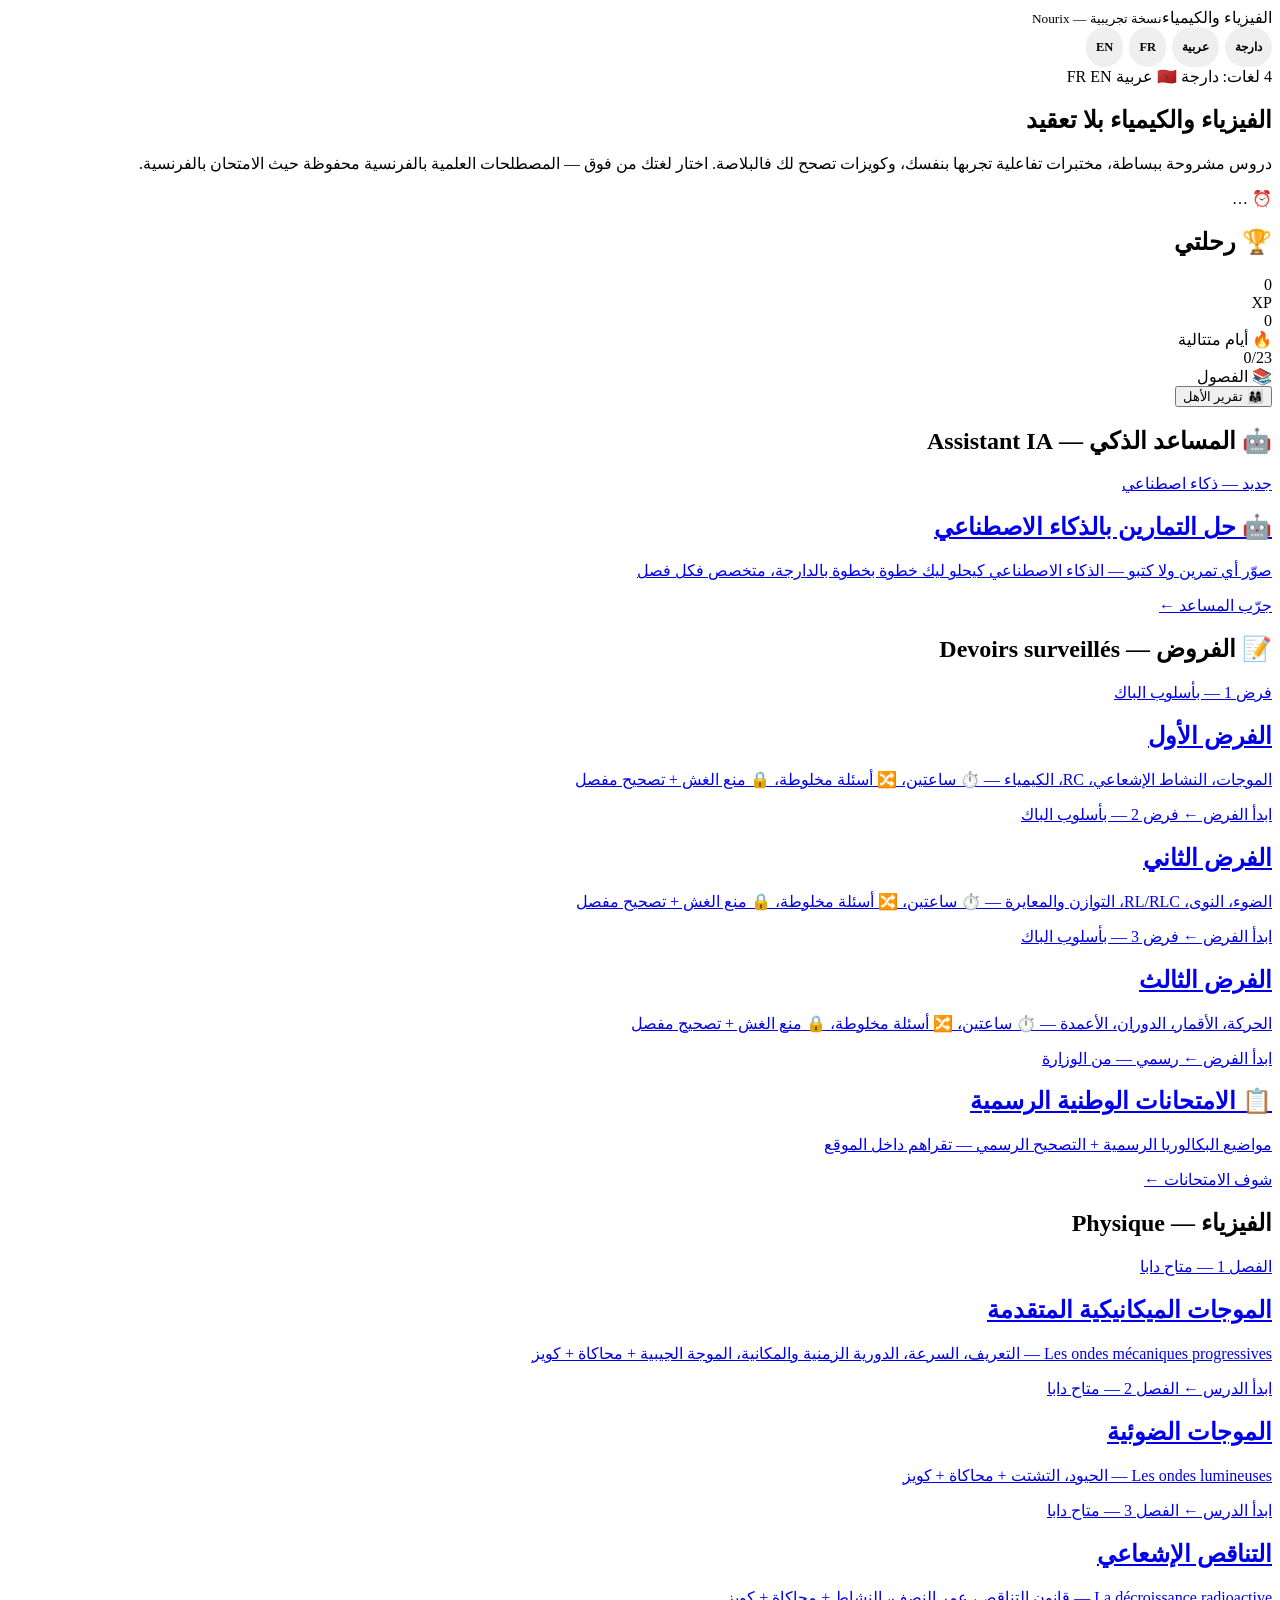
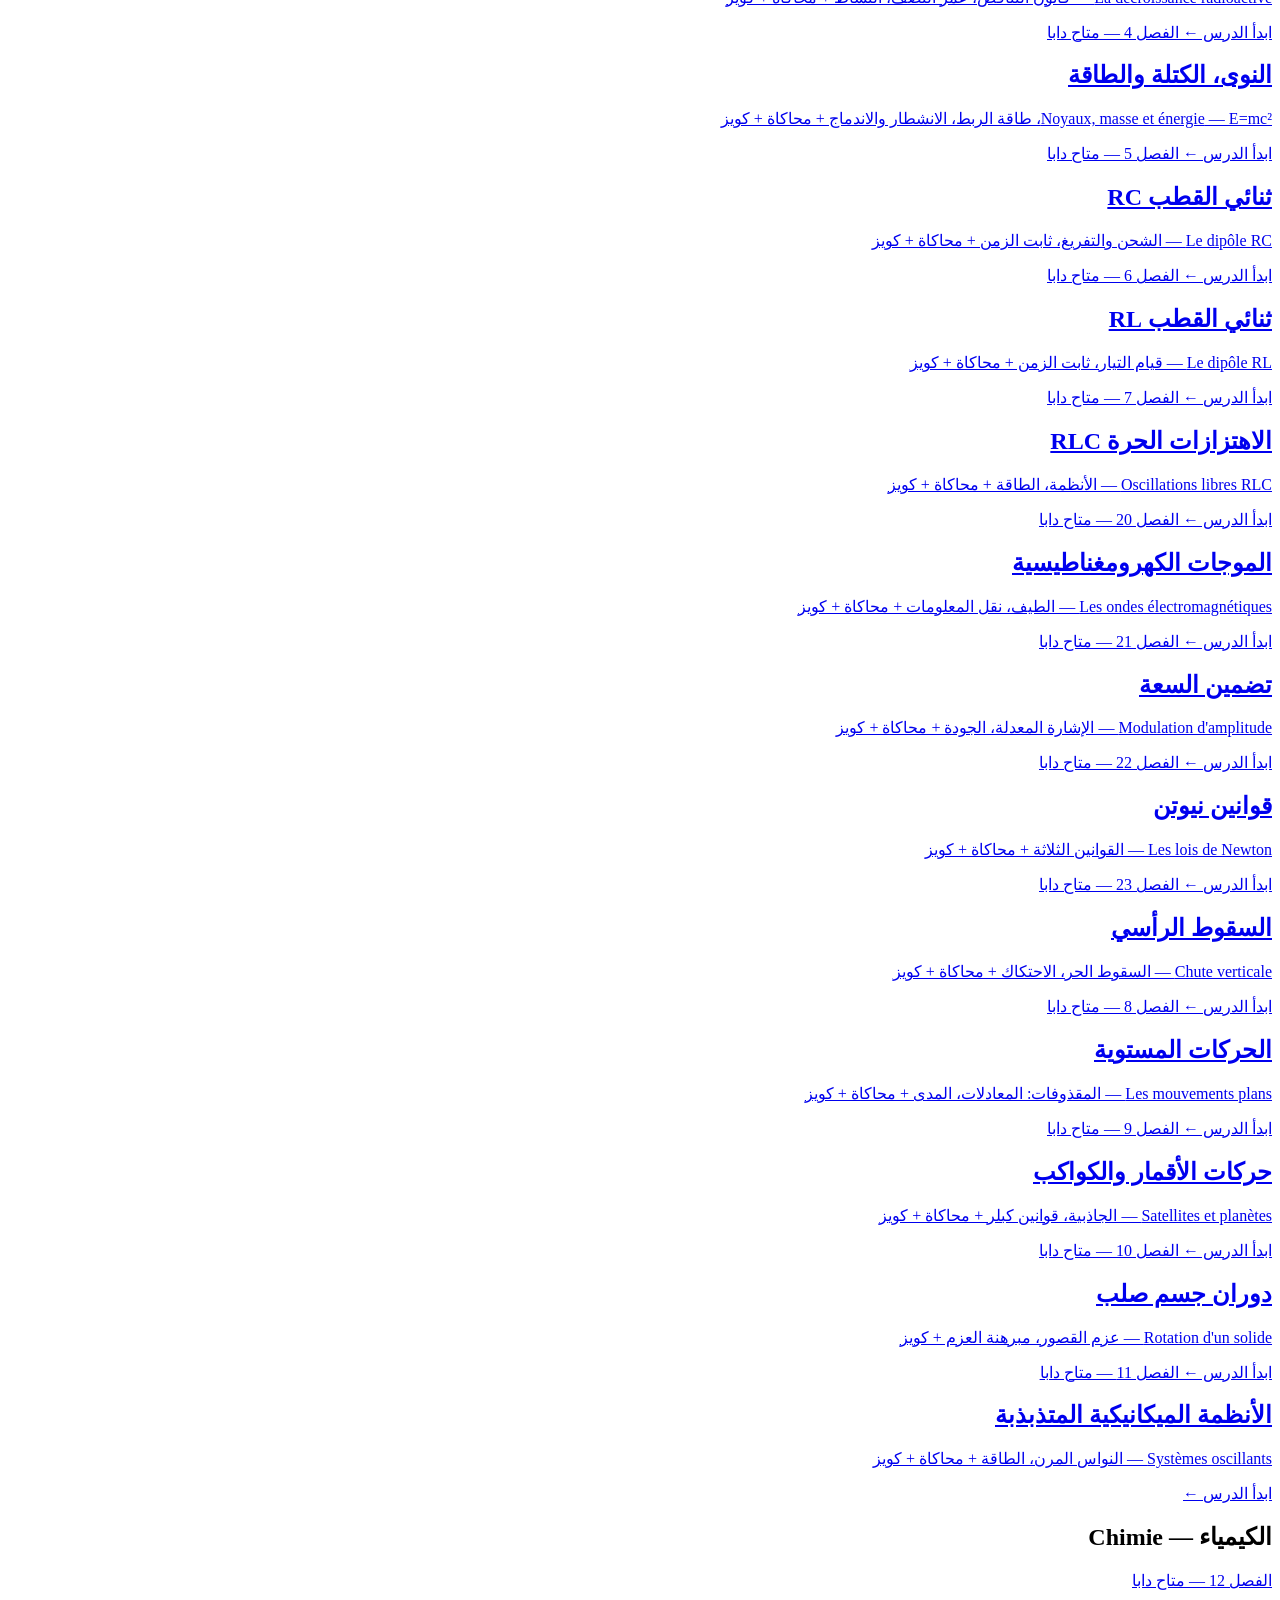
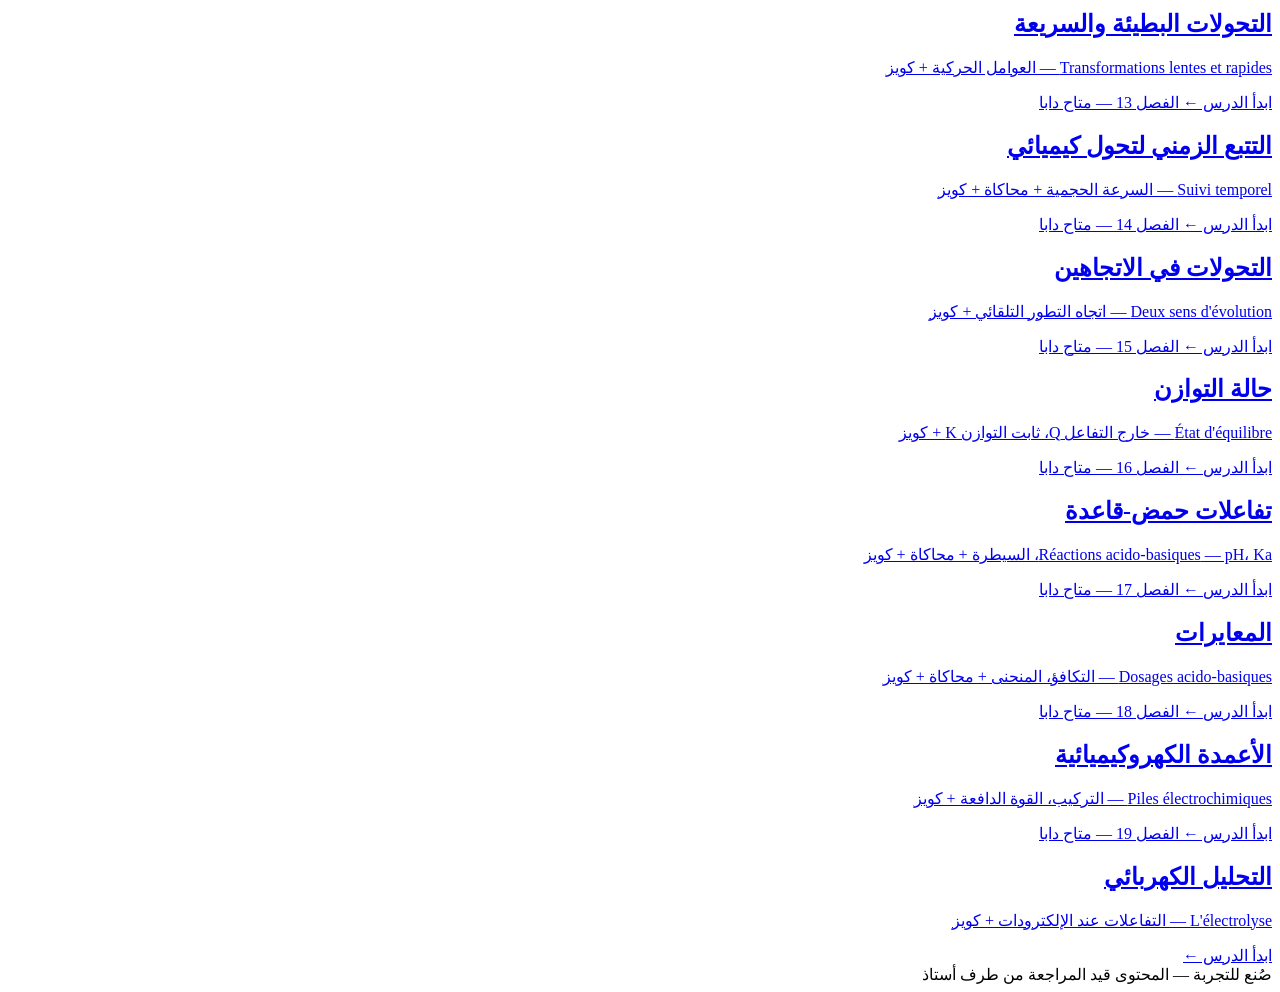
==== index.html @ c808e391 "Add index.html" ====
<!DOCTYPE html>
<html dir="rtl" lang="ar">
<head>
<meta charset="UTF-8">
<meta name="viewport" content="width=device-width, initial-scale=1.0, viewport-fit=cover">
<title>الفيزياء والكيمياء — Nourix</title>
<link rel="stylesheet" href="styles.css">
</head>
<body>
<header class="topbar">
  <div class="wrap topbar-row">
    <div class="brand">الفيزياء والكيمياء<small>نسخة تجريبية — Nourix</small></div>
    <nav class="lang-switch" id="langSwitch" aria-label="اللغة">
      <button data-l="darija">دارجة</button><button data-l="ar">عربية</button><button data-l="fr">FR</button><button data-l="en">EN</button>
    </nav>
  </div>
</header>
<style>

.lang-switch{display:flex;gap:6px;margin-inline-start:auto}
.lang-switch button{border:1px solid var(--border);border-radius:999px;padding:8px 10px;font-weight:700;font-size:.78rem;cursor:pointer;color:var(--muted);font-family:inherit;min-height:40px}

</style>
<script>
(function(){var nav=document.getElementById('langSwitch');var map={darija:'index.html',ar:'index-ar.html',fr:'index-fr.html',en:'index-en.html'};var m=location.pathname.match(/index(-ar|-fr|-en)?\.html$/);var cur=m?(m[1]?m[1].slice(1):'darija'):'darija';nav.querySelectorAll('button').forEach(function(b){var l=b.getAttribute('data-l');if(l===cur)b.classList.add('active');b.addEventListener('click',function(){try{localStorage.setItem('edtech-lang',l);}catch(e){}if(l!==cur)location.href=map[l];});});})();
</script>

<main class="wrap">
  <section class="hero">
    <span class="badge">4 لغات: دارجة 🇲🇦 عربية FR EN</span>
    <h1>الفيزياء والكيمياء بلا تعقيد</h1>
    <p>دروس مشروحة ببساطة، مختبرات تفاعلية تجربها بنفسك، وكويزات تصحح لك فالبلاصة. اختار لغتك من فوق — المصطلحات العلمية بالفرنسية محفوظة حيث الامتحان بالفرنسية.</p>
  </section>

  <section id="g-dash">
    <div class="g-countdown"><span id="g-countdown">⏰ …</span><span class="g-countdown-note" id="g-countdown-note"></span></div>
    <h2 class="section-title" id="g-journey-title">🏆 رحلتي</h2>
    <div class="g-grid">
      <div class="g-card"><div class="g-num" id="g-xp">0</div><div class="g-lbl">XP</div><div class="xpbar"><i id="g-xpfill"></i></div><div class="g-sub" id="g-level"></div></div>
      <div class="g-card"><div class="g-num" id="g-streak">0</div><div class="g-lbl">🔥 أيام متتالية</div></div>
      <div class="g-card"><div class="g-num" id="g-prog">0/23</div><div class="g-lbl">📚 الفصول</div><div class="xpbar"><i id="g-progfill"></i></div></div>
    </div>
    <div class="g-card tall" id="g-challenge"></div>
    <div class="g-card tall" id="g-planner"></div>
    <div class="g-card tall" id="g-leader"></div>
    <button class="btn" id="g-parent" type="button">👨‍👩‍👧 تقرير الأهل</button>
  </section>
  <div id="g-modal" role="dialog" aria-modal="true"></div>
  <div id="g-toast" role="status"></div>
  <script src="gamify.js"></script>


  <section>
    <h2 class="section-title">🤖 المساعد الذكي — <span class="fr">Assistant IA</span></h2>
    <div class="grid">
      <a class="card" href="solver.html">
        <span class="tag">جديد — ذكاء اصطناعي</span>
        <h2>🤖 حل التمارين بالذكاء الاصطناعي</h2>
        <p>صوّر أي تمرين ولا كتبو — الذكاء الاصطناعي كيحلو ليك خطوة بخطوة بالدارجة، متخصص فكل فصل</p>
        <span class="go">جرّب المساعد ←</span>
      </a>
    </div>
  </section>

  <section>
    <h2 class="section-title">📝 الفروض — <span class="fr">Devoirs surveillés</span></h2>
    <div class="grid">
      <a class="card" href="examen1.html">
        <span class="tag">فرض 1 — بأسلوب الباك</span>
        <h2>الفرض الأول</h2>
        <p>الموجات، النشاط الإشعاعي، RC، الكيمياء — ⏱️ ساعتين، 🔀 أسئلة مخلوطة، 🔒 منع الغش + تصحيح مفصل</p>
        <span class="go">ابدأ الفرض ←</span>
      </a>
      <a class="card" href="examen2.html">
        <span class="tag">فرض 2 — بأسلوب الباك</span>
        <h2>الفرض الثاني</h2>
        <p>الضوء، النوى، RL/RLC، التوازن والمعايرة — ⏱️ ساعتين، 🔀 أسئلة مخلوطة، 🔒 منع الغش + تصحيح مفصل</p>
        <span class="go">ابدأ الفرض ←</span>
      </a>
      <a class="card" href="examen3.html">
        <span class="tag">فرض 3 — بأسلوب الباك</span>
        <h2>الفرض الثالث</h2>
        <p>الحركة، الأقمار، الدوران، الأعمدة — ⏱️ ساعتين، 🔀 أسئلة مخلوطة، 🔒 منع الغش + تصحيح مفصل</p>
        <span class="go">ابدأ الفرض ←</span>
      </a>
      <a class="card" href="examens-officiels.html">
        <span class="tag">رسمي — من الوزارة</span>
        <h2>📋 الامتحانات الوطنية الرسمية</h2>
        <p>مواضيع البكالوريا الرسمية + التصحيح الرسمي — تقراهم داخل الموقع</p>
        <span class="go">شوف الامتحانات ←</span>
      </a>
    </div>
  </section>

  <section>
    <h2 class="section-title">الفيزياء — <span class="fr">Physique</span></h2>
    <div class="grid">
      <a class="card" href="chapitre1.html">
        <span class="tag">الفصل 1 — متاح دابا</span>
        <h2>الموجات الميكانيكية المتقدمة</h2>
        <p><span class="fr">Les ondes mécaniques progressives</span> — التعريف، السرعة، الدورية الزمنية والمكانية، الموجة الجيبية + محاكاة + كويز</p>
        <span class="go">ابدأ الدرس ←</span>
      </a>
      <a class="card" href="chapitre2.html">
        <span class="tag">الفصل 2 — متاح دابا</span>
        <h2>الموجات الضوئية</h2>
        <p><span class="fr">Les ondes lumineuses</span> — الحيود، التشتت + محاكاة + كويز</p>
        <span class="go">ابدأ الدرس ←</span>
      </a>
      <a class="card" href="chapitre3.html">
        <span class="tag">الفصل 3 — متاح دابا</span>
        <h2>التناقص الإشعاعي</h2>
        <p><span class="fr">La décroissance radioactive</span> — قانون التناقص، عمر النصف، النشاط + محاكاة + كويز</p>
        <span class="go">ابدأ الدرس ←</span>
      </a>
      <a class="card" href="chapitre4.html">
        <span class="tag">الفصل 4 — متاح دابا</span>
        <h2>النوى، الكتلة والطاقة</h2>
        <p><span class="fr">Noyaux, masse et énergie</span> — E=mc²، طاقة الربط، الانشطار والاندماج + محاكاة + كويز</p>
        <span class="go">ابدأ الدرس ←</span>
      </a>
      <a class="card" href="chapitre5.html">
        <span class="tag">الفصل 5 — متاح دابا</span>
        <h2>ثنائي القطب RC</h2>
        <p><span class="fr">Le dipôle RC</span> — الشحن والتفريغ، ثابت الزمن + محاكاة + كويز</p>
        <span class="go">ابدأ الدرس ←</span>
      </a>
      <a class="card" href="chapitre6.html">
        <span class="tag">الفصل 6 — متاح دابا</span>
        <h2>ثنائي القطب RL</h2>
        <p><span class="fr">Le dipôle RL</span> — قيام التيار، ثابت الزمن + محاكاة + كويز</p>
        <span class="go">ابدأ الدرس ←</span>
      </a>
      <a class="card" href="chapitre7.html">
        <span class="tag">الفصل 7 — متاح دابا</span>
        <h2>الاهتزازات الحرة RLC</h2>
        <p><span class="fr">Oscillations libres RLC</span> — الأنظمة، الطاقة + محاكاة + كويز</p>
        <span class="go">ابدأ الدرس ←</span>
      </a>
      <a class="card" href="chapitre20.html">
        <span class="tag">الفصل 20 — متاح دابا</span>
        <h2>الموجات الكهرومغناطيسية</h2>
        <p><span class="fr">Les ondes électromagnétiques</span> — الطيف، نقل المعلومات + محاكاة + كويز</p>
        <span class="go">ابدأ الدرس ←</span>
      </a>
      <a class="card" href="chapitre21.html">
        <span class="tag">الفصل 21 — متاح دابا</span>
        <h2>تضمين السعة</h2>
        <p><span class="fr">Modulation d'amplitude</span> — الإشارة المعدلة، الجودة + محاكاة + كويز</p>
        <span class="go">ابدأ الدرس ←</span>
      </a>
      <a class="card" href="chapitre22.html">
        <span class="tag">الفصل 22 — متاح دابا</span>
        <h2>قوانين نيوتن</h2>
        <p><span class="fr">Les lois de Newton</span> — القوانين الثلاثة + محاكاة + كويز</p>
        <span class="go">ابدأ الدرس ←</span>
      </a>
      <a class="card" href="chapitre23.html">
        <span class="tag">الفصل 23 — متاح دابا</span>
        <h2>السقوط الرأسي</h2>
        <p><span class="fr">Chute verticale</span> — السقوط الحر، الاحتكاك + محاكاة + كويز</p>
        <span class="go">ابدأ الدرس ←</span>
      </a>
      <a class="card" href="chapitre8.html">
        <span class="tag">الفصل 8 — متاح دابا</span>
        <h2>الحركات المستوية</h2>
        <p><span class="fr">Les mouvements plans</span> — المقذوفات: المعادلات، المدى + محاكاة + كويز</p>
        <span class="go">ابدأ الدرس ←</span>
      </a>
      <a class="card" href="chapitre9.html">
        <span class="tag">الفصل 9 — متاح دابا</span>
        <h2>حركات الأقمار والكواكب</h2>
        <p><span class="fr">Satellites et planètes</span> — الجاذبية، قوانين كبلر + محاكاة + كويز</p>
        <span class="go">ابدأ الدرس ←</span>
      </a>
      <a class="card" href="chapitre10.html">
        <span class="tag">الفصل 10 — متاح دابا</span>
        <h2>دوران جسم صلب</h2>
        <p><span class="fr">Rotation d'un solide</span> — عزم القصور، مبرهنة العزم + كويز</p>
        <span class="go">ابدأ الدرس ←</span>
      </a>
      <a class="card" href="chapitre11.html">
        <span class="tag">الفصل 11 — متاح دابا</span>
        <h2>الأنظمة الميكانيكية المتذبذبة</h2>
        <p><span class="fr">Systèmes oscillants</span> — النواس المرن، الطاقة + محاكاة + كويز</p>
        <span class="go">ابدأ الدرس ←</span>
      </a>
    </div>
  </section>

  <section>
    <h2 class="section-title">الكيمياء — <span class="fr">Chimie</span></h2>
    <div class="grid">
      <a class="card" href="chapitre12.html">
        <span class="tag">الفصل 12 — متاح دابا</span>
        <h2>التحولات البطيئة والسريعة</h2>
        <p><span class="fr">Transformations lentes et rapides</span> — العوامل الحركية + كويز</p>
        <span class="go">ابدأ الدرس ←</span>
      </a>
      <a class="card" href="chapitre13.html">
        <span class="tag">الفصل 13 — متاح دابا</span>
        <h2>التتبع الزمني لتحول كيميائي</h2>
        <p><span class="fr">Suivi temporel</span> — السرعة الحجمية + محاكاة + كويز</p>
        <span class="go">ابدأ الدرس ←</span>
      </a>
      <a class="card" href="chapitre14.html">
        <span class="tag">الفصل 14 — متاح دابا</span>
        <h2>التحولات في الاتجاهين</h2>
        <p><span class="fr">Deux sens d'évolution</span> — اتجاه التطور التلقائي + كويز</p>
        <span class="go">ابدأ الدرس ←</span>
      </a>
      <a class="card" href="chapitre15.html">
        <span class="tag">الفصل 15 — متاح دابا</span>
        <h2>حالة التوازن</h2>
        <p><span class="fr">État d'équilibre</span> — خارج التفاعل Q، ثابت التوازن K + كويز</p>
        <span class="go">ابدأ الدرس ←</span>
      </a>
      <a class="card" href="chapitre16.html">
        <span class="tag">الفصل 16 — متاح دابا</span>
        <h2>تفاعلات حمض-قاعدة</h2>
        <p><span class="fr">Réactions acido-basiques</span> — pH، Ka، السيطرة + محاكاة + كويز</p>
        <span class="go">ابدأ الدرس ←</span>
      </a>
      <a class="card" href="chapitre17.html">
        <span class="tag">الفصل 17 — متاح دابا</span>
        <h2>المعايرات</h2>
        <p><span class="fr">Dosages acido-basiques</span> — التكافؤ، المنحنى + محاكاة + كويز</p>
        <span class="go">ابدأ الدرس ←</span>
      </a>
      <a class="card" href="chapitre18.html">
        <span class="tag">الفصل 18 — متاح دابا</span>
        <h2>الأعمدة الكهروكيميائية</h2>
        <p><span class="fr">Piles électrochimiques</span> — التركيب، القوة الدافعة + كويز</p>
        <span class="go">ابدأ الدرس ←</span>
      </a>
      <a class="card" href="chapitre19.html">
        <span class="tag">الفصل 19 — متاح دابا</span>
        <h2>التحليل الكهربائي</h2>
        <p><span class="fr">L'électrolyse</span> — التفاعلات عند الإلكترودات + كويز</p>
        <span class="go">ابدأ الدرس ←</span>
      </a>
    </div>
  </section>

  <footer class="site">صُنع للتجربة — المحتوى قيد المراجعة من طرف أستاذ</footer>
</main>
</body>
</html>
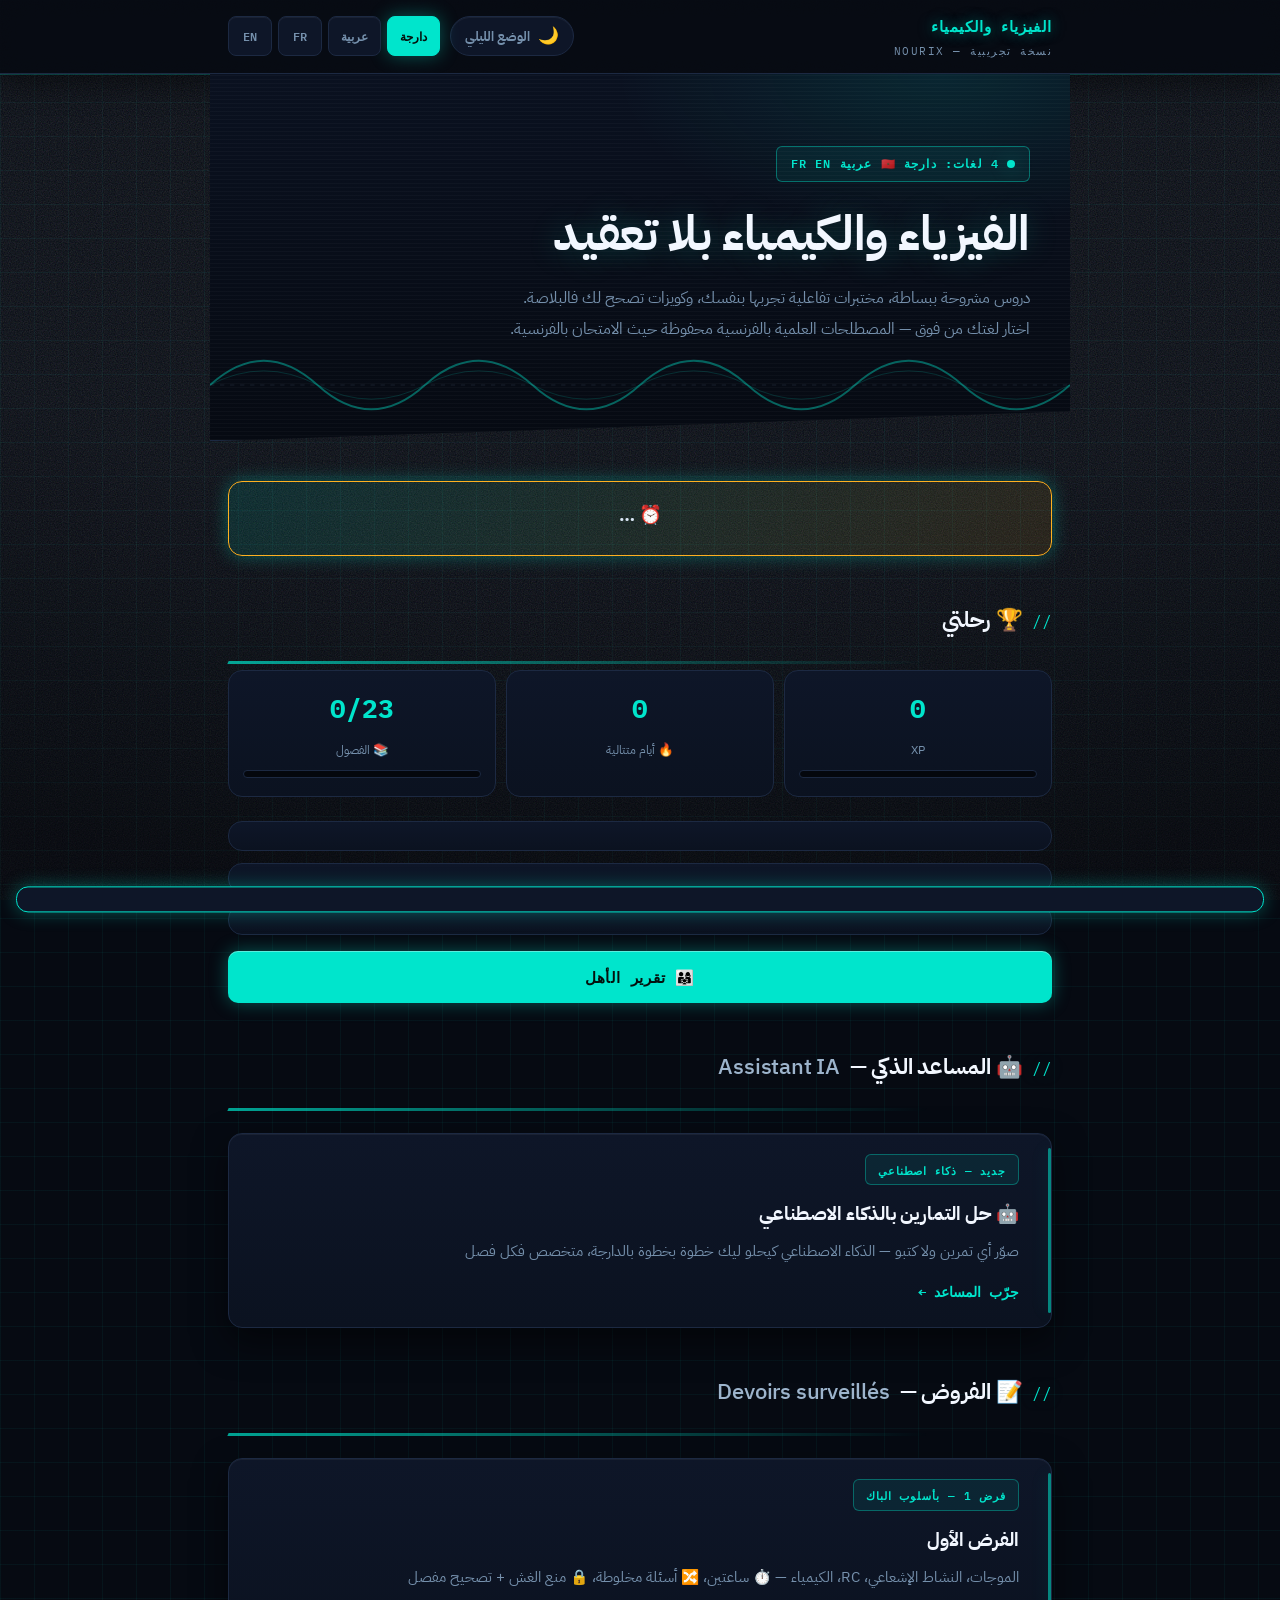
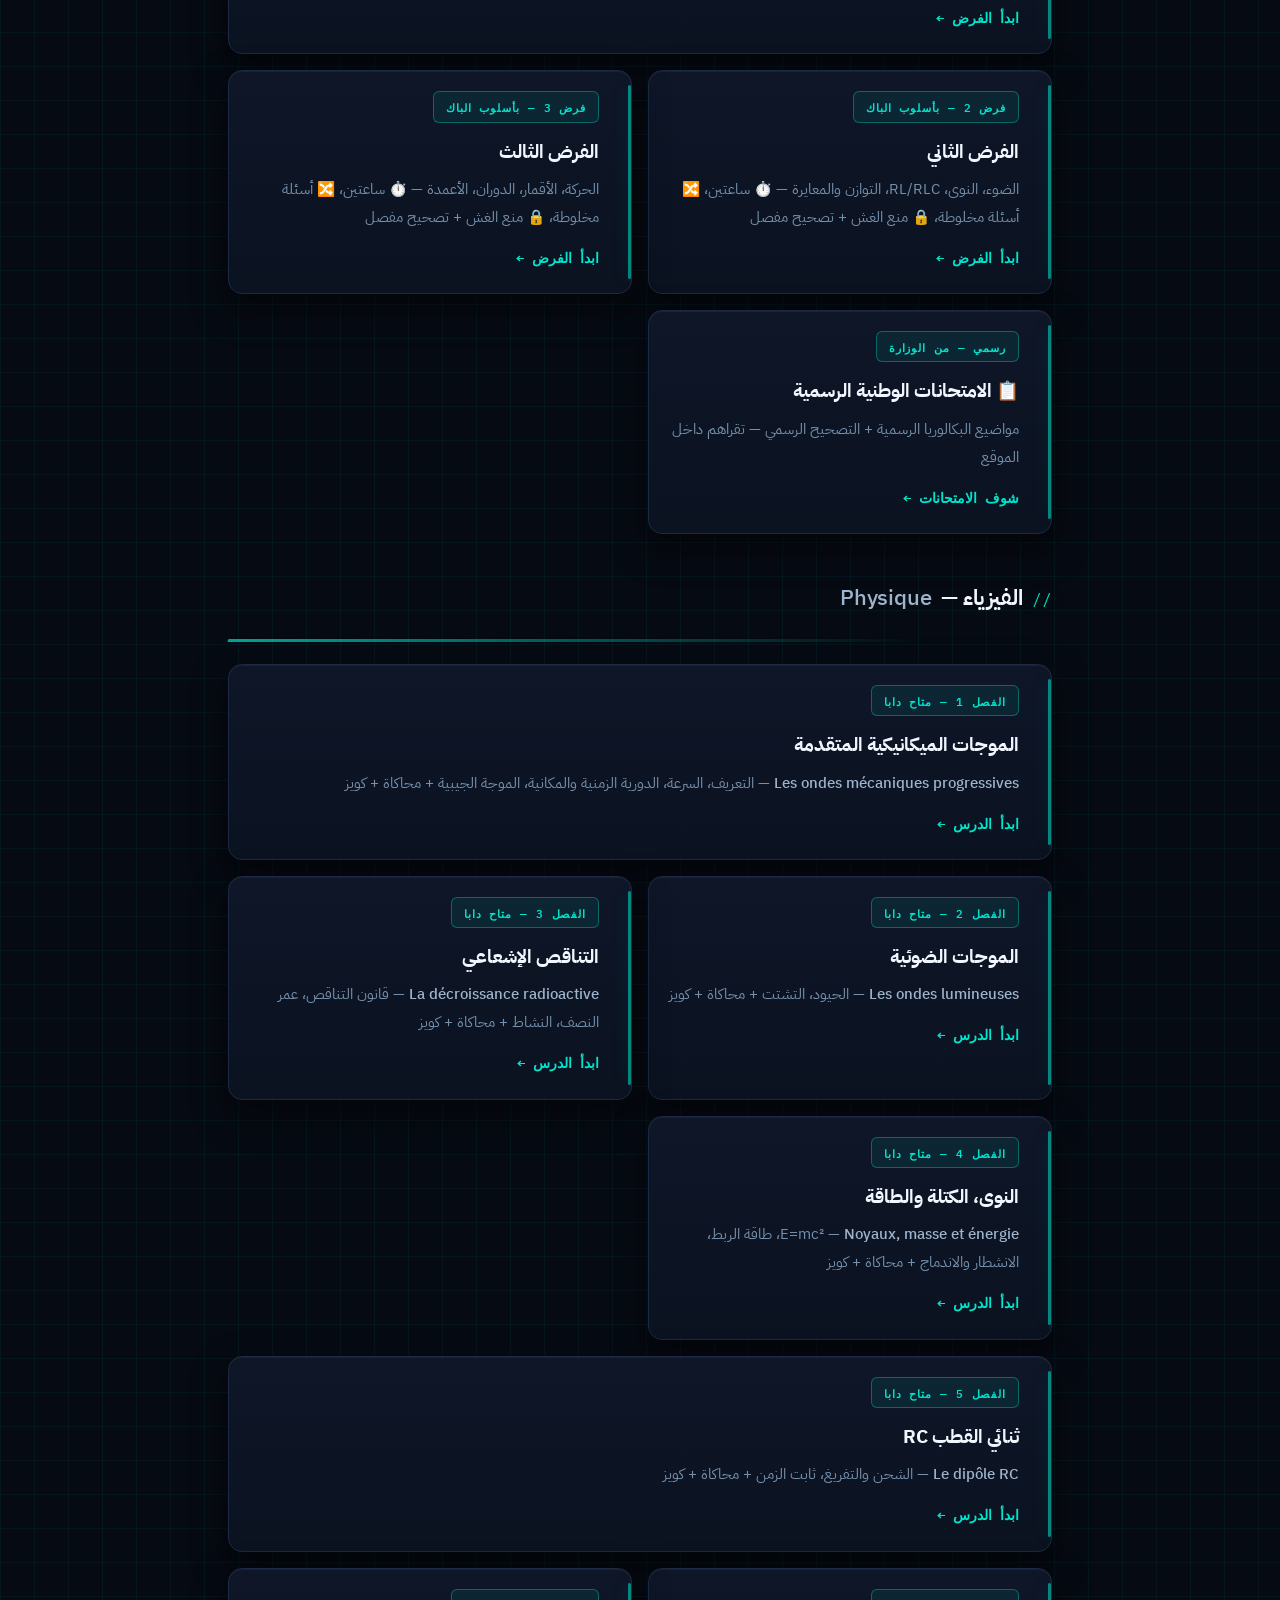
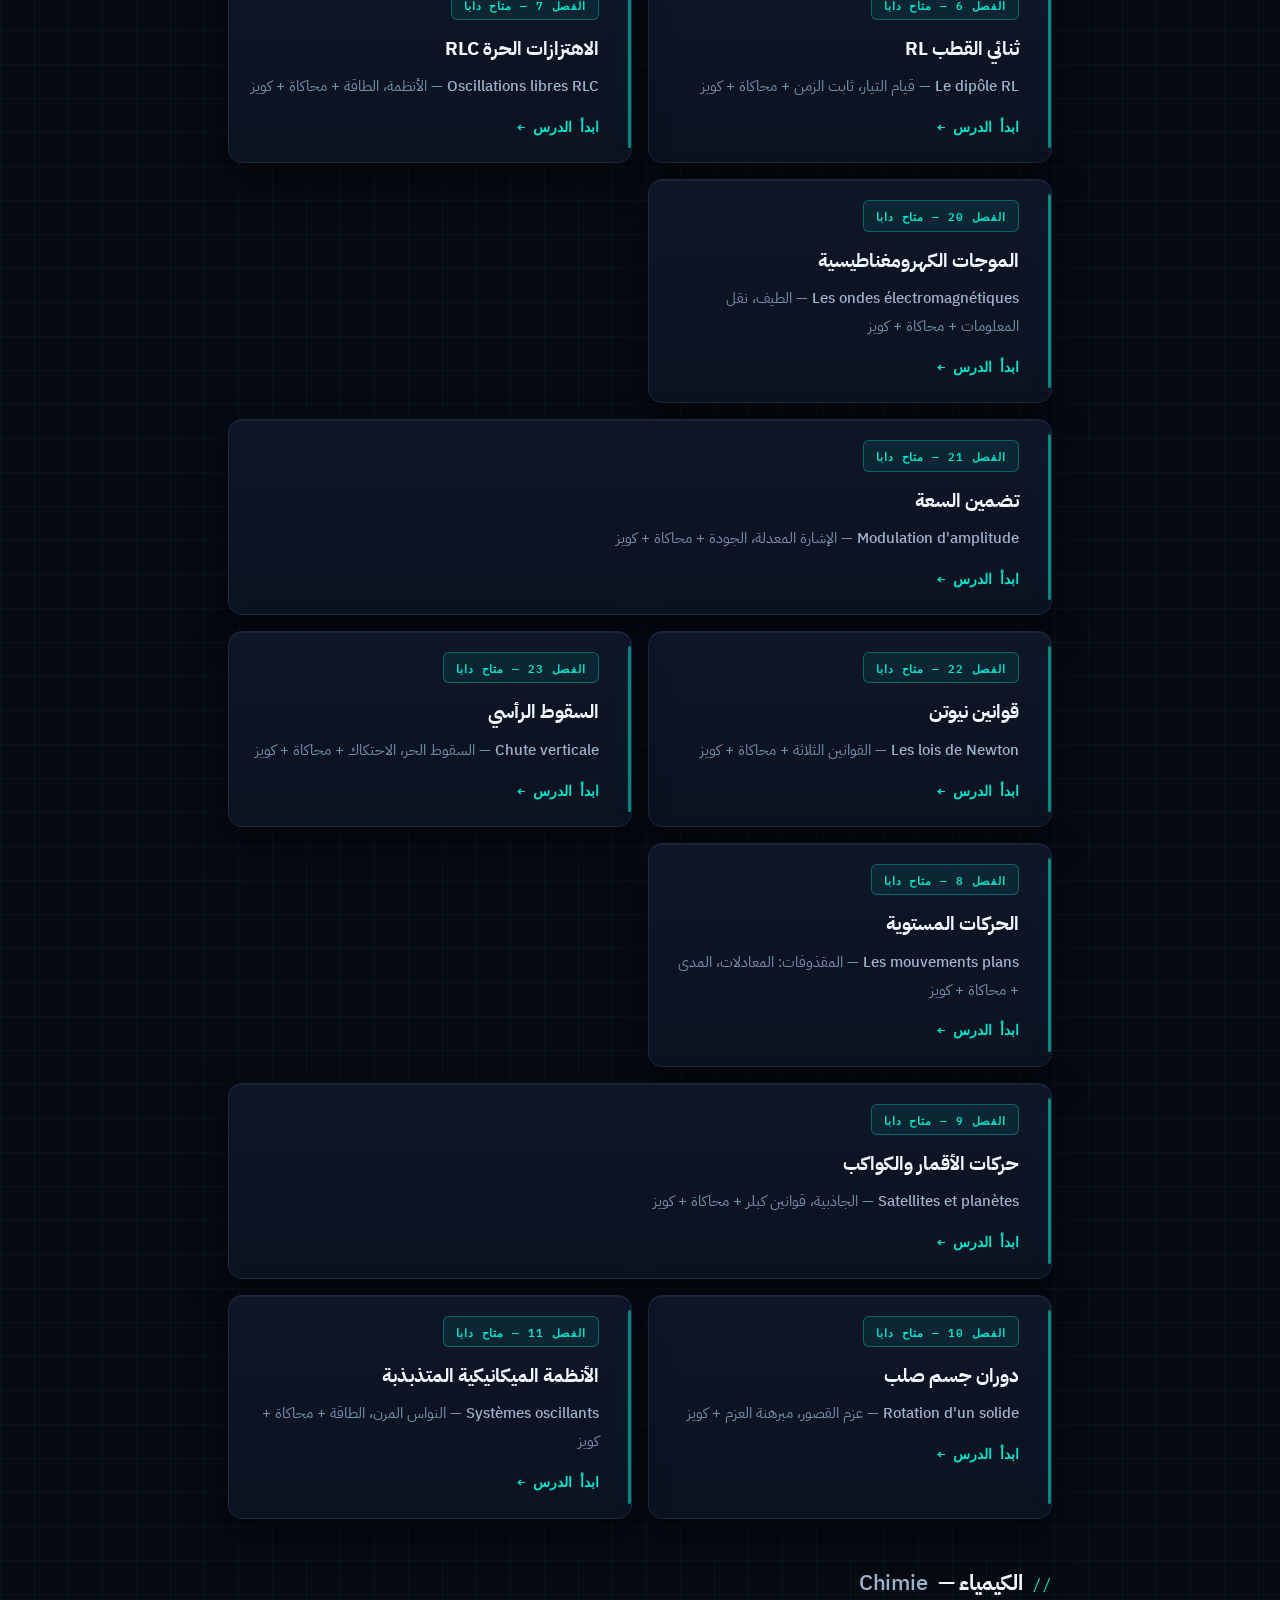
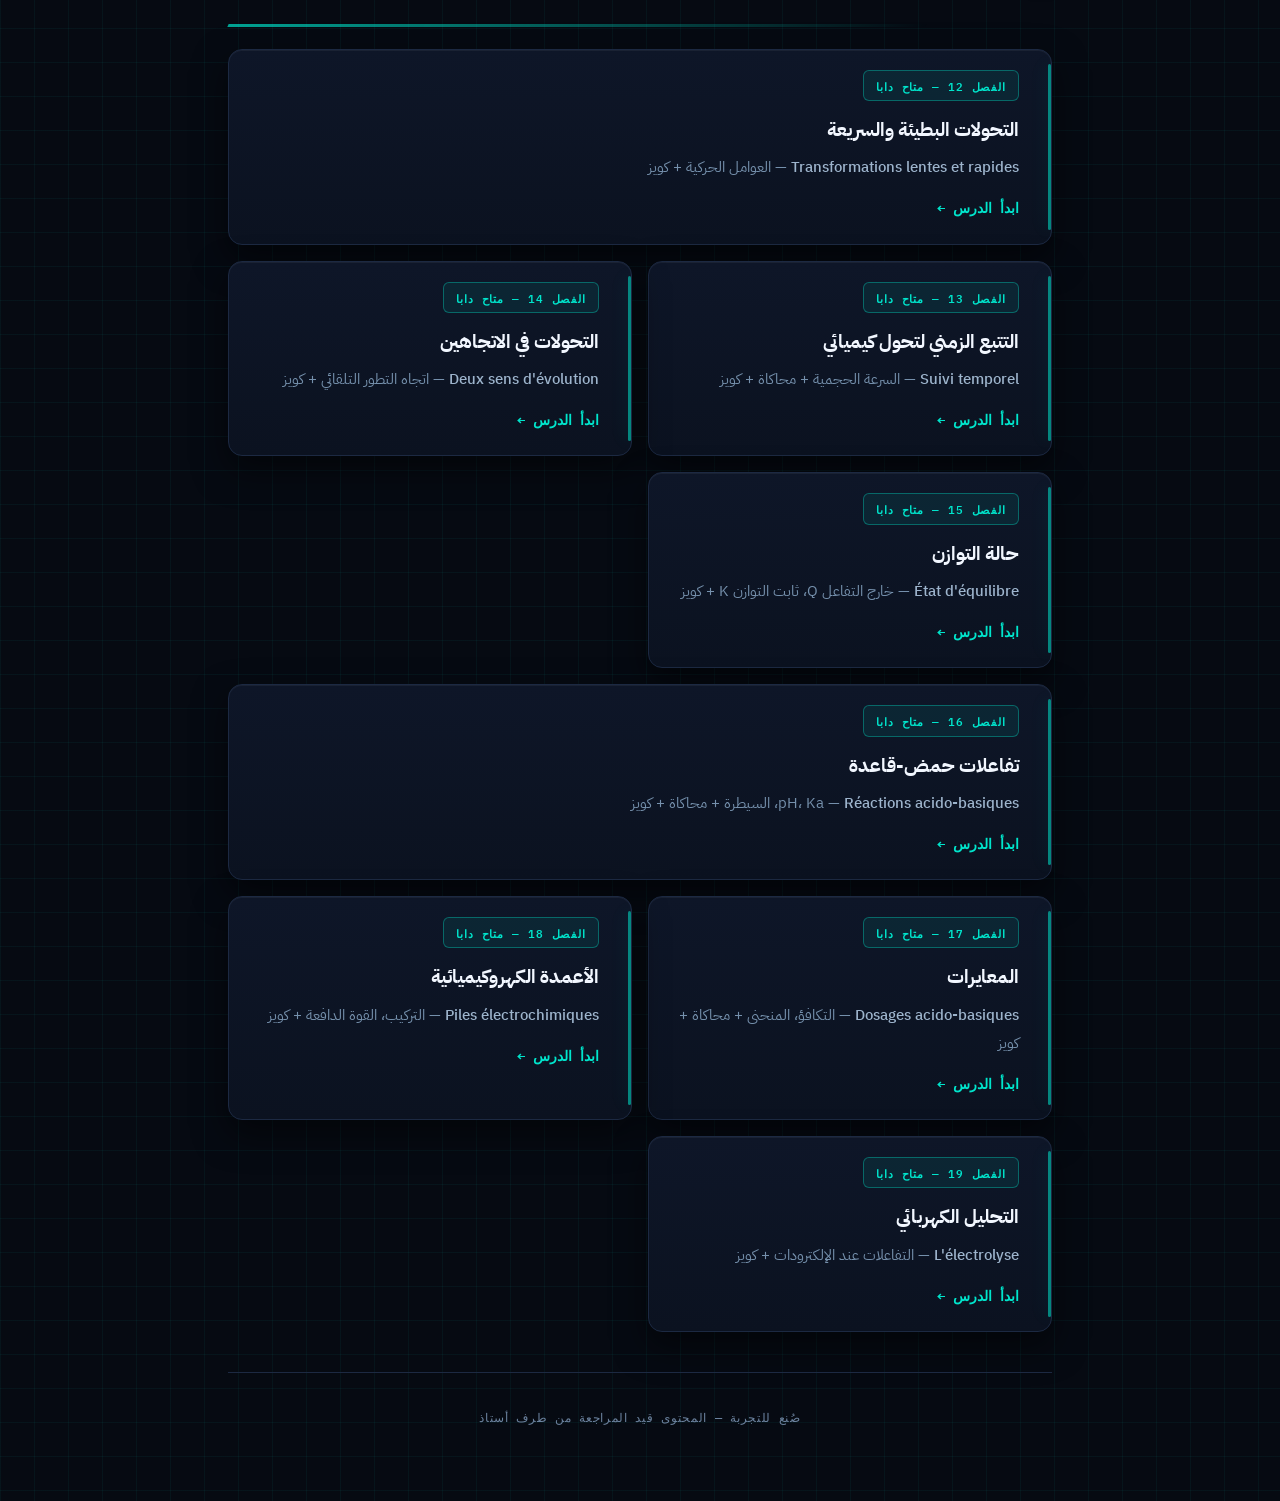
==== commit e8649db8: "Add dark mode toggle to index header Co-authored-by: salahnbilii-arch <290809240+salahnbilii-arch@us" ====
--- a/index.html
+++ b/index.html
@@ -5,11 +5,19 @@
 <meta name="viewport" content="width=device-width, initial-scale=1.0, viewport-fit=cover">
 <title>الفيزياء والكيمياء — Nourix</title>
 <link rel="stylesheet" href="styles.css">
+<script>
+try{
+  var savedTheme=localStorage.getItem('nourix-theme');
+  if(savedTheme==='light')document.documentElement.setAttribute('data-theme','light');
+  else document.documentElement.removeAttribute('data-theme');
+}catch(e){}
+</script>
 </head>
 <body>
 <header class="topbar">
   <div class="wrap topbar-row">
     <div class="brand">الفيزياء والكيمياء<small>نسخة تجريبية — Nourix</small></div>
+    <button class="theme-btn" id="themeToggle" type="button" aria-label="تبديل الوضع الليلي" aria-pressed="false"><span class="theme-ico" aria-hidden="true">🌙</span><span class="theme-lbl">الوضع الليلي</span></button>
     <nav class="lang-switch" id="langSwitch" aria-label="اللغة">
       <button data-l="darija">دارجة</button><button data-l="ar">عربية</button><button data-l="fr">FR</button><button data-l="en">EN</button>
     </nav>
@@ -19,10 +27,44 @@
 
 .lang-switch{display:flex;gap:6px;margin-inline-start:auto}
 .lang-switch button{border:1px solid var(--border);border-radius:999px;padding:8px 10px;font-weight:700;font-size:.78rem;cursor:pointer;color:var(--muted);font-family:inherit;min-height:40px}
+html.theme-transition *,html.theme-transition *::before,html.theme-transition *::after{transition:background-color .25s ease,color .25s ease,border-color .25s ease,box-shadow .25s ease}
+@media (prefers-reduced-motion: reduce){html.theme-transition *,html.theme-transition *::before,html.theme-transition *::after{transition:none !important}}
 
 </style>
 <script>
-(function(){var nav=document.getElementById('langSwitch');var map={darija:'index.html',ar:'index-ar.html',fr:'index-fr.html',en:'index-en.html'};var m=location.pathname.match(/index(-ar|-fr|-en)?\.html$/);var cur=m?(m[1]?m[1].slice(1):'darija'):'darija';nav.querySelectorAll('button').forEach(function(b){var l=b.getAttribute('data-l');if(l===cur)b.classList.add('active');b.addEventListener('click',function(){try{localStorage.setItem('edtech-lang',l);}catch(e){}if(l!==cur)location.href=map[l];});});})();
+(function(){
+  var nav=document.getElementById('langSwitch');
+  var map={darija:'index.html',ar:'index-ar.html',fr:'index-fr.html',en:'index-en.html'};
+  var m=location.pathname.match(/index(-ar|-fr|-en)?\.html$/);
+  var cur=m?(m[1]?m[1].slice(1):'darija'):'darija';
+  nav.querySelectorAll('button').forEach(function(b){
+    var l=b.getAttribute('data-l');
+    if(l===cur)b.classList.add('active');
+    b.addEventListener('click',function(){
+      try{localStorage.setItem('edtech-lang',l);}catch(e){}
+      if(l!==cur)location.href=map[l];
+    });
+  });
+
+  var root=document.documentElement;
+  var btn=document.getElementById('themeToggle');
+  function setTheme(theme){
+    var isLight=theme==='light';
+    if(isLight)root.setAttribute('data-theme','light');
+    else root.removeAttribute('data-theme');
+    btn.setAttribute('aria-pressed',String(isLight));
+    btn.querySelector('.theme-ico').textContent=isLight?'☀️':'🌙';
+    btn.querySelector('.theme-lbl').textContent=isLight?'الوضع النهاري':'الوضع الليلي';
+  }
+  setTheme(root.getAttribute('data-theme')==='light'?'light':'dark');
+  btn.addEventListener('click',function(){
+    var next=root.getAttribute('data-theme')==='light'?'dark':'light';
+    root.classList.add('theme-transition');
+    setTheme(next);
+    try{localStorage.setItem('nourix-theme',next);}catch(e){}
+    setTimeout(function(){root.classList.remove('theme-transition');},260);
+  });
+})();
 </script>
 
 <main class="wrap">
--- a/styles.css
+++ b/styles.css
@@ -0,0 +1,955 @@
+@import url("https://fonts.googleapis.com/css2?family=IBM+Plex+Mono:wght@400;600;700&family=IBM+Plex+Sans+Arabic:wght@400;500;600;700&display=swap");
+
+/* ============================================================
+   EDTECH WEDGE — "PHYSICS LAB AT MIDNIGHT" (alt skin, unapplied)
+   Retro-futuristic laboratory. Dark instrument panels, phosphor
+   glow, oscilloscope signals. Built 2026-10-07, NOT yet applied
+   because styles.css was concurrently rewritten by another writer.
+   ============================================================ */
+:root {
+  --bg: #060a12;
+  --panel: #0b1220;
+  --panel-2: #0e1628;
+  --well: #04070d;
+  --ink: #d9e6f5;
+  --muted: #7590ac;
+  --faint: #6b829e;
+  --accent: #00e5cc;
+  --teal: #00e5cc;
+  --teal-dim: #00a895;
+  --accent-deep: #00a895;
+  --accent-soft: rgba(var(--accent-rgb), .08);
+  --amber: #ffb020;
+  --amber-soft: rgba(var(--amber-rgb), .09);
+  --red: #ff5252;
+  --red-soft: rgba(var(--red-rgb), .10);
+  --green: #3dff9e;
+  --green-soft: rgba(var(--green-rgb), .10);
+  --border: #1c2942;
+  --radius: 14px;
+  --sans: "IBM Plex Sans Arabic", "IBM Plex Sans", Tahoma, sans-serif;
+  --mono: "IBM Plex Mono", "Courier New", monospace;
+  --glow-cyan: 0 0 18px rgba(var(--accent-rgb), .35);
+  --shadow-panel: 0 14px 34px rgba(0, 0, 0, .5);
+  /* ---- theme-tint triplets (used as rgba(var(--x-rgb), a)) ---- */
+  --accent-rgb: 0, 229, 204;
+  --amber-rgb: 255, 176, 32;
+  --green-rgb: 61, 255, 158;
+  --red-rgb: 255, 82, 82;
+  /* ---- derived surfaces (overridden per theme) ---- */
+  --on-accent: #04110d;          /* text sitting on top of --accent */
+  --ink-strong: #f2f7ff;         /* headings that must stay bright */
+  --numa-blue: #5ea9ff;          /* footer brand line, readable on dark */
+  --fr: #9db4cc;                /* french-term spans */
+  --banner-amber: #ffe1a8;       /* exam banner text */
+  --correct-ink: #c9ffe2;        /* quiz correct option text */
+  --wrong-ink: #ffc9c9;          /* quiz wrong option text */
+  --sim-border: #16233c;         /* sim canvas + range track border */
+  --flat: #0a0f1a;               /* flat dark card (video-card, readout, pdf) */
+  --topbar-bg: rgba(6, 10, 18, .88);
+  --timer-bg: linear-gradient(180deg, #0b1220, #060a12);
+  --idea-bg: linear-gradient(180deg, #0a1512, #060d0b);
+  --toolbox-bg: linear-gradient(180deg, #100d06, #0c0a05);
+  --formula-bg:
+    repeating-linear-gradient(0deg, rgba(255,255,255,.02) 0 1px, transparent 1px 4px),
+    linear-gradient(180deg, #05090f, #070d18);
+  --body-grid:
+    linear-gradient(rgba(var(--accent-rgb), .05) 1px, transparent 1px),
+    linear-gradient(90deg, rgba(var(--accent-rgb), .05) 1px, transparent 1px);
+  --body-before:
+    radial-gradient(120% 90% at 50% 10%, transparent 55%, rgba(0, 0, 0, .55) 100%),
+    url("data:image/svg+xml,%3Csvg xmlns='http://www.w3.org/2000/svg' width='140' height='140'%3E%3Cfilter id='n'%3E%3CfeTurbulence type='fractalNoise' baseFrequency='0.85' numOctaves='2'/%3E%3C/filter%3E%3Crect width='140' height='140' filter='url(%23n)' opacity='0.35'/%3E%3C/svg%3E");
+  --hero-bg:
+    url("data:image/svg+xml,%3Csvg xmlns='http://www.w3.org/2000/svg' viewBox='0 0 1200 140' preserveAspectRatio='none'%3E%3Cpath d='M0 70 Q 75 8 150 70 T 300 70 T 450 70 T 600 70 T 750 70 T 900 70 T 1050 70 T 1200 70' fill='none' stroke='%2300e5cc' stroke-width='2.5' opacity='0.4'/%3E%3Cpath d='M0 70 Q 75 34 150 70 T 300 70 T 450 70 T 600 70 T 750 70 T 900 70 T 1050 70 T 1200 70' fill='none' stroke='%2300e5cc' stroke-width='1.2' opacity='0.18'/%3E%3Cpath d='M0 70 L1200 70' stroke='%23677d96' stroke-width='1' opacity='0.25' stroke-dasharray='6 8'/%3E%3C/svg%3E") bottom / 100% 110px no-repeat,
+    radial-gradient(500px 240px at 85% 0%, rgba(var(--accent-rgb), .10), transparent 65%),
+    linear-gradient(180deg, #0a1120 0%, #060a12 100%);
+}
+
+/* ============================================================
+   NOURIX THEME SWITCHER — light + blue overrides.
+   Dark (midnight lab) is the default (:root). "auto" resolves
+   to light/dark at runtime via prefers-color-scheme.
+   ============================================================ */
+html[data-theme="light"] {
+  --bg: #f5f8fb;
+  --panel: #ffffff;
+  --panel-2: #edf2f7;
+  --well: #e4ebf3;
+  --ink: #152a3d;
+  --ink-strong: #0b1a2b;
+  --muted: #47617a;
+  --faint: #57708a;
+  --accent: #00695c;
+  --teal: #00695c;
+  --teal-dim: #00584d;
+  --accent-deep: #00584d;
+  --accent-soft: rgba(0, 105, 92, .08);
+  --accent-rgb: 0, 105, 92;
+  --on-accent: #ffffff;
+  --amber: #a86500;
+  --amber-soft: rgba(168, 101, 0, .08);
+  --amber-rgb: 168, 101, 0;
+  --red: #c62828;
+  --red-soft: rgba(198, 40, 40, .08);
+  --red-rgb: 198, 40, 40;
+  --green: #0e7a44;
+  --green-soft: rgba(14, 122, 68, .08);
+  --green-rgb: 14, 122, 68;
+  --border: #d3dee8;
+  --glow-cyan: 0 0 14px rgba(0, 121, 107, .18);
+  --shadow-panel: 0 14px 30px rgba(21, 42, 61, .10);
+  --numa-blue: #0064E0;
+  --fr: #4a6b8c;
+  --banner-amber: #7a5200;
+  --correct-ink: #0c5c34;
+  --wrong-ink: #a02020;
+  --sim-border: #c3d2e0;
+  --flat: #ffffff;
+  --topbar-bg: rgba(245, 248, 251, .88);
+  --timer-bg: linear-gradient(180deg, #ffffff, #edf2f7);
+  --idea-bg: linear-gradient(180deg, #e9f4ef, #e0efe9);
+  --toolbox-bg: linear-gradient(180deg, #fdf4e2, #fbeed6);
+  --formula-bg: linear-gradient(180deg, #e8f3ee, #dfee7);
+  --body-grid:
+    linear-gradient(rgba(0, 105, 92, .07) 1px, transparent 1px),
+    linear-gradient(90deg, rgba(0, 105, 92, .07) 1px, transparent 1px);
+  --body-before:
+    radial-gradient(120% 90% at 50% 10%, transparent 70%, rgba(20, 40, 60, .10) 100%),
+    url("data:image/svg+xml,%3Csvg xmlns='http://www.w3.org/2000/svg' width='140' height='140'%3E%3Cfilter id='n'%3E%3CfeTurbulence type='fractalNoise' baseFrequency='0.85' numOctaves='2'/%3E%3C/filter%3E%3Crect width='140' height='140' filter='url(%23n)' opacity='0.22'/%3E%3C/svg%3E");
+  --hero-bg:
+    url("data:image/svg+xml,%3Csvg xmlns='http://www.w3.org/2000/svg' viewBox='0 0 1200 140' preserveAspectRatio='none'%3E%3Cpath d='M0 70 Q 75 8 150 70 T 300 70 T 450 70 T 600 70 T 750 70 T 900 70 T 1050 70 T 1200 70' fill='none' stroke='%2300796b' stroke-width='2.5' opacity='0.35'/%3E%3Cpath d='M0 70 Q 75 34 150 70 T 300 70 T 450 70 T 600 70 T 750 70 T 900 70 T 1050 70 T 1200 70' fill='none' stroke='%2300796b' stroke-width='1.2' opacity='0.16'/%3E%3Cpath d='M0 70 L1200 70' stroke='%2390a5ba' stroke-width='1' opacity='0.3' stroke-dasharray='6 8'/%3E%3C/svg%3E") bottom / 100% 110px no-repeat,
+    radial-gradient(500px 240px at 85% 0%, rgba(0, 121, 107, .10), transparent 65%),
+    linear-gradient(180deg, #e9f1f8 0%, #f5f8fb 100%);
+}
+
+html[data-theme="blue"] {
+  --bg: #071426;
+  --panel: #0b1d36;
+  --panel-2: #0e2440;
+  --well: #050e1c;
+  --ink: #d9e9fb;
+  --ink-strong: #f0f7ff;
+  --muted: #8ba7c9;
+  --faint: #6f8cae;
+  --accent: #4aa8ff;
+  --teal: #4aa8ff;
+  --teal-dim: #2b7cd4;
+  --accent-deep: #2b7cd4;
+  --accent-soft: rgba(74, 168, 255, .10);
+  --accent-rgb: 74, 168, 255;
+  --on-accent: #041a30;
+  --amber: #ffb020;
+  --amber-soft: rgba(var(--amber-rgb), .09);
+  --amber-rgb: 255, 176, 32;
+  --red: #ff6b6b;
+  --red-soft: rgba(255, 107, 107, .10);
+  --red-rgb: 255, 107, 107;
+  --green: #3dff9e;
+  --green-soft: rgba(var(--green-rgb), .10);
+  --green-rgb: 61, 255, 158;
+  --border: #1d3a5f;
+  --glow-cyan: 0 0 18px rgba(74, 168, 255, .35);
+  --shadow-panel: 0 14px 34px rgba(0, 0, 0, .5);
+  --numa-blue: #7db9ff;
+  --fr: #9db9d8;
+  --banner-amber: #ffd89a;
+  --correct-ink: #c9ffe2;
+  --wrong-ink: #ffc9c9;
+  --sim-border: #23486f;
+  --flat: #0a1a30;
+  --topbar-bg: rgba(7, 20, 38, .88);
+  --timer-bg: linear-gradient(180deg, #0b1d36, #071426);
+  --idea-bg: linear-gradient(180deg, #0c2140, #091a32);
+  --toolbox-bg: linear-gradient(180deg, #16233c, #101a2e);
+  --formula-bg:
+    repeating-linear-gradient(0deg, rgba(255,255,255,.03) 0 1px, transparent 1px 4px),
+    linear-gradient(180deg, #0a1830, #081426);
+  --body-grid:
+    linear-gradient(rgba(74, 168, 255, .06) 1px, transparent 1px),
+    linear-gradient(90deg, rgba(74, 168, 255, .06) 1px, transparent 1px);
+  --body-before:
+    radial-gradient(120% 90% at 50% 10%, transparent 55%, rgba(2, 8, 18, .6) 100%),
+    url("data:image/svg+xml,%3Csvg xmlns='http://www.w3.org/2000/svg' width='140' height='140'%3E%3Cfilter id='n'%3E%3CfeTurbulence type='fractalNoise' baseFrequency='0.85' numOctaves='2'/%3E%3C/filter%3E%3Crect width='140' height='140' filter='url(%23n)' opacity='0.35'/%3E%3C/svg%3E");
+  --hero-bg:
+    url("data:image/svg+xml,%3Csvg xmlns='http://www.w3.org/2000/svg' viewBox='0 0 1200 140' preserveAspectRatio='none'%3E%3Cpath d='M0 70 Q 75 8 150 70 T 300 70 T 450 70 T 600 70 T 750 70 T 900 70 T 1050 70 T 1200 70' fill='none' stroke='%234aa8ff' stroke-width='2.5' opacity='0.4'/%3E%3Cpath d='M0 70 Q 75 34 150 70 T 300 70 T 450 70 T 600 70 T 750 70 T 900 70 T 1050 70 T 1200 70' fill='none' stroke='%234aa8ff' stroke-width='1.2' opacity='0.18'/%3E%3Cpath d='M0 70 L1200 70' stroke='%234a6b94' stroke-width='1' opacity='0.28' stroke-dasharray='6 8'/%3E%3C/svg%3E") bottom / 100% 110px no-repeat,
+    radial-gradient(500px 240px at 85% 0%, rgba(74, 168, 255, .12), transparent 65%),
+    linear-gradient(180deg, #0c2140 0%, #071426 100%);
+}
+
+/* ============ THEME SWITCHER BUTTON ============ */
+.theme-btn {
+  appearance: none; cursor: pointer;
+  display: inline-flex; align-items: center; gap: 8px;
+  background: var(--panel-2); border: 1px solid var(--border); color: var(--muted);
+  font-family: var(--sans); font-weight: 700; font-size: .82rem;
+  border-radius: 999px; padding: 8px 14px; min-height: 40px;
+  margin-inline-start: auto; white-space: nowrap; flex-shrink: 0;
+  box-shadow: inset 0 1px 0 rgba(255, 255, 255, .05);
+  transition: border-color .18s ease, color .18s ease, background .18s ease;
+  touch-action: manipulation;
+}
+.theme-btn:hover { color: var(--ink); border-color: var(--accent); }
+.theme-btn:focus-visible { outline: 2px solid var(--accent); outline-offset: 2px; }
+.theme-btn .theme-ico { font-size: 1.05rem; line-height: 1; }
+.topbar .lang-switch { margin-inline-start: 0 !important; }
+@media (max-width: 560px) {
+  .theme-btn .theme-lbl { display: none; }
+  .theme-btn { padding: 8px 12px; }
+}
+
+* { box-sizing: border-box; }
+html { -webkit-text-size-adjust: 100%; scroll-behavior: smooth; }
+
+body {
+  margin: 0;
+  font-family: var(--sans);
+  color: var(--ink);
+  line-height: 1.9;
+  background-color: var(--bg);
+  background-image: var(--body-grid);
+  background-size: 34px 34px;
+  min-height: 100vh;
+}
+body::before {
+  content: ""; position: fixed; inset: 0; z-index: 0; pointer-events: none;
+  background: var(--body-before);
+  opacity: .5;
+}
+main, header.topbar, footer.site { position: relative; z-index: 1; }
+
+.wrap { max-width: 780px; margin: 0 auto; padding: 0 18px 56px; }
+
+::selection { background: var(--accent); color: var(--on-accent); }
+
+/* ============ TOPBAR ============ */
+.topbar {
+  position: sticky; top: 0; z-index: 20;
+  background: var(--topbar-bg);
+  backdrop-filter: blur(14px); -webkit-backdrop-filter: blur(14px);
+  border-bottom: 1px solid var(--border);
+  box-shadow: 0 1px 0 rgba(var(--accent-rgb), .22), 0 10px 30px rgba(0, 0, 0, .45);
+}
+.topbar .wrap { padding-top: 12px; padding-bottom: 12px; display: flex; align-items: center; gap: 10px; }
+.brand {
+  font-family: var(--mono); font-weight: 700; font-size: .95rem; letter-spacing: .04em;
+  color: var(--accent); text-shadow: 0 0 14px rgba(var(--accent-rgb), .55);
+  text-transform: uppercase;
+}
+.brand small {
+  display: block; font-family: var(--mono); font-weight: 400; font-size: .66rem;
+  color: var(--muted); letter-spacing: .14em; text-shadow: none; text-transform: uppercase;
+}
+.back { text-decoration: none; color: var(--accent); font-family: var(--mono); font-weight: 600; font-size: .85rem; display: inline-block; min-height: 40px; line-height: 40px; padding: 0 8px; }
+.back:hover { text-shadow: var(--glow-cyan); }
+.topbar .lang-switch button {
+  background: var(--panel-2); border: 1px solid var(--border); color: var(--muted);
+  font-family: var(--mono); font-weight: 600; border-radius: 8px;
+  box-shadow: inset 0 1px 0 rgba(255, 255, 255, .05);
+  min-height: 40px; min-width: 44px; padding: 8px 12px;
+}
+.topbar .lang-switch button:hover { color: var(--ink); border-color: var(--faint); }
+.topbar .lang-switch button.active {
+  background: var(--accent); border-color: var(--accent); color: var(--on-accent);
+  box-shadow: var(--glow-cyan); text-shadow: none;
+}
+.lang-switch { align-items: center; }
+/* pill language links (chapitre13+) — override inline light styles */
+.topbar .lang-switch .pill {
+  background: var(--panel-2); border: 1px solid var(--border); color: var(--muted);
+  font-family: var(--mono); border-radius: 8px; opacity: 1; text-decoration: none;
+  display: inline-block; min-height: 40px; line-height: 24px; padding: 8px 12px;
+}
+.topbar .lang-switch .pill:hover { color: var(--ink); border-color: var(--faint); }
+.topbar .lang-switch .pill.active {
+  background: var(--accent); border-color: var(--accent); color: var(--on-accent); font-weight: 700;
+  box-shadow: var(--glow-cyan);
+}
+
+/* ============ HERO ============ */
+.hero {
+  position: relative; overflow: hidden;
+  margin: 0 -18px 40px; padding: 60px 22px 84px; text-align: start; color: var(--ink);
+  background: var(--hero-bg);
+  border-bottom: 1px solid var(--border);
+  clip-path: polygon(0 0, 100% 0, 100% calc(100% - 30px), 0 100%);
+}
+.hero::after {
+  content: ""; position: absolute; inset: -40px 0 0; pointer-events: none;
+  background: repeating-linear-gradient(0deg, rgba(255, 255, 255, .028) 0 1px, transparent 1px 4px);
+  animation: scan-drift 9s linear infinite;
+}
+@keyframes scan-drift { to { transform: translateY(40px); } }
+.hero .badge, .hero h1, .hero p { animation: rise .7s cubic-bezier(.2,.7,.2,1) both; }
+.hero h1 { animation-delay: .12s; }
+.hero p { animation-delay: .24s; }
+@keyframes rise { from { opacity: 0; transform: translateY(16px); } }
+
+.badge {
+  display: inline-flex; align-items: center; gap: 8px;
+  font-family: var(--mono); font-size: .72rem; font-weight: 600; letter-spacing: .1em;
+  color: var(--accent); background: rgba(var(--accent-rgb), .07);
+  border: 1px solid rgba(var(--accent-rgb), .4); border-radius: 6px;
+  padding: 6px 14px; margin-bottom: 18px; text-transform: uppercase;
+}
+.badge::before {
+  content: ""; width: 8px; height: 8px; border-radius: 50%;
+  background: var(--accent); box-shadow: var(--glow-cyan);
+  animation: pulse-dot 1.8s ease-in-out infinite;
+}
+@keyframes pulse-dot { 50% { opacity: .35; transform: scale(.8); } }
+.hero h1 {
+  font-size: clamp(1.9rem, 7.5vw, 2.7rem); margin: 0 0 14px; line-height: 1.45;
+  font-weight: 700; letter-spacing: -.01em; color: var(--ink-strong); max-width: 18ch;
+  text-shadow: 0 0 30px rgba(var(--accent-rgb), .25);
+}
+.hero p { color: var(--muted); margin: 0; font-size: 1rem; max-width: 52ch; }
+
+/* ============ SECTION TITLES ============ */
+.section-title {
+  font-size: 1.35rem; font-weight: 700; letter-spacing: -.01em;
+  margin: 44px 0 6px; color: var(--ink-strong);
+  display: flex; align-items: baseline; gap: 10px; flex-wrap: wrap;
+}
+.section-title::before {
+  content: "//"; font-family: var(--mono); font-weight: 400;
+  color: var(--accent); font-size: 1rem; text-shadow: var(--glow-cyan);
+}
+.section-title::after {
+  content: ""; display: block; flex: 1 1 100%; height: 3px; margin-top: 10px;
+  background: linear-gradient(90deg, var(--accent), transparent 85%);
+  transform: skewX(-24deg); opacity: .7;
+}
+
+/* ============ CARDS ============ */
+.grid { display: grid; gap: 14px; margin-top: 22px; }
+.grid > .card { animation: rise .55s cubic-bezier(.2,.7,.2,1) both; }
+.grid > .card:nth-child(2) { animation-delay: .07s; }
+.grid > .card:nth-child(3) { animation-delay: .14s; }
+.grid > .card:nth-child(4) { animation-delay: .21s; }
+.grid > .card:nth-child(5) { animation-delay: .28s; }
+.grid > .card:nth-child(6) { animation-delay: .35s; }
+.grid > .card:nth-child(7) { animation-delay: .42s; }
+.grid > .card:nth-child(8) { animation-delay: .49s; }
+.grid > .card:nth-child(n+9) { animation-delay: .55s; }
+.card {
+  display: block; position: relative; overflow: hidden;
+  background: linear-gradient(180deg, var(--panel-2), var(--panel));
+  border: 1px solid var(--border); border-radius: var(--radius);
+  padding: 20px; text-decoration: none; color: inherit;
+  box-shadow: var(--shadow-panel), inset 0 1px 0 rgba(255, 255, 255, .05);
+  transition: transform .22s ease, border-color .22s ease, box-shadow .22s ease;
+}
+.card::before {
+  content: ""; position: absolute; top: 0; inset-inline: 0; height: 2px;
+  background: linear-gradient(90deg, transparent, var(--accent), transparent);
+  opacity: 0; transition: opacity .25s ease;
+}
+.card::after {
+  content: ""; position: absolute; inset-inline-start: 0; top: 14px; bottom: 14px; width: 3px;
+  background: var(--accent); border-radius: 2px; opacity: .55; box-shadow: var(--glow-cyan);
+}
+.card:hover { transform: translateY(-3px); border-color: rgba(var(--accent-rgb), .5); box-shadow: var(--shadow-panel), 0 0 26px rgba(var(--accent-rgb), .14); }
+.card:hover::before { opacity: 1; }
+.card:active { transform: translateY(-1px); }
+.card h2 { margin: 0 0 6px; font-size: 1.16rem; font-weight: 700; color: var(--ink-strong); padding-inline-start: 12px; }
+.card p { margin: 0; color: var(--muted); font-size: .92rem; padding-inline-start: 12px; }
+.card .go { color: var(--accent); font-family: var(--mono); font-weight: 600; font-size: .85rem; margin-top: 12px; display: inline-block; padding-inline-start: 12px; }
+.card.disabled { opacity: .65; }
+.card.disabled::after { background: var(--faint); box-shadow: none; }
+/* m6: disabled cards get a subtle stripe pattern, not just dimming */
+.card.disabled {
+  background-image: repeating-linear-gradient(
+    -45deg,
+    transparent,
+    transparent 10px,
+    rgba(255, 255, 255, .02) 10px,
+    rgba(255, 255, 255, .02) 20px
+  );
+}
+.tag {
+  display: inline-block; font-family: var(--mono); font-size: .7rem; font-weight: 600; letter-spacing: .08em;
+  background: var(--accent-soft); color: var(--accent);
+  border: 1px solid rgba(var(--accent-rgb), .35); border-radius: 6px;
+  padding: 4px 12px; margin-bottom: 12px; margin-inline-start: 12px; text-transform: uppercase;
+}
+.tag.soon { background: var(--amber-soft); color: var(--amber); border-color: rgba(var(--amber-rgb), .4); }
+
+/* ============ LESSON ============ */
+.lesson h2.sec {
+  font-size: 1.3rem; margin: 44px 0 12px; font-weight: 700; color: var(--ink-strong);
+  display: flex; align-items: baseline; gap: 10px; flex-wrap: wrap;
+}
+.lesson h2.sec::before { content: "//"; font-family: var(--mono); font-weight: 400; color: var(--accent); font-size: .95rem; }
+.lesson h2.sec:first-of-type { margin-top: 24px; }
+.lesson p { margin: 10px 0; }
+.fr { unicode-bidi: isolate; direction: ltr; display: inline-block; color: var(--fr); font-weight: 500; }
+.formula {
+  direction: ltr; unicode-bidi: isolate; display: block; text-align: center;
+  font-family: var(--mono); font-size: 1.22rem; font-weight: 600; color: var(--accent);
+  text-shadow: 0 0 16px rgba(var(--accent-rgb), .5);
+  background: var(--formula-bg);
+  border: 1px solid rgba(var(--accent-rgb), .35); border-radius: 10px;
+  padding: 16px; margin: 18px 0;
+  box-shadow: inset 0 0 30px rgba(var(--accent-rgb), .06), 0 10px 28px rgba(0, 0, 0, .5);
+  transform: rotate(-.4deg); overflow-x: auto;
+}
+.formula small { font-family: var(--sans); font-size: .82rem; font-weight: 400; display: block; color: var(--muted); text-shadow: none; margin-top: 6px; }
+.toolbox {
+  background: var(--toolbox-bg);
+  border: 1px solid rgba(var(--amber-rgb), .4); border-radius: var(--radius);
+  padding: 20px; margin: 30px 0;
+  box-shadow: var(--shadow-panel), inset 0 1px 0 rgba(var(--amber-rgb), .12);
+  position: relative; overflow: hidden;
+}
+.toolbox::before {
+  content: ""; position: absolute; inset-inline-start: 0; top: 0; bottom: 0; width: 4px;
+  background: var(--amber); box-shadow: 0 0 14px rgba(var(--amber-rgb), .6);
+}
+.toolbox h3 { margin: 0 0 10px; font-size: 1.1rem; font-weight: 700; color: var(--amber); font-family: var(--mono); letter-spacing: .03em; }
+.toolbox ul { margin: 0; padding: 0; list-style: none; }
+.toolbox li { margin: 8px 0; color: var(--ink); }
+.toolbox li::before { content: "▸ "; color: var(--amber); font-family: var(--mono); }
+.warn {
+  background: linear-gradient(180deg, rgba(var(--red-rgb), .10), rgba(var(--red-rgb), .04));
+  border: 1px solid rgba(var(--red-rgb), .45); border-inline-start: 4px solid var(--red);
+  border-radius: 10px; padding: 12px 14px; margin: 16px 0; font-size: .95rem;
+  box-shadow: 0 8px 22px rgba(0, 0, 0, .4); transform: rotate(.3deg);
+}
+.simple { margin: 12px 0; }
+
+/* ============ SIMULATION ============ */
+.sim-box {
+  background: linear-gradient(180deg, var(--panel-2), var(--panel));
+  border: 1px solid var(--border); border-radius: var(--radius);
+  padding: 18px 16px 16px; margin: 26px 0;
+  box-shadow: var(--shadow-panel), inset 0 1px 0 rgba(255, 255, 255, .05);
+  position: relative;
+}
+.sim-box::before {
+  content: "◉ SIGNAL — LIVE"; position: absolute; top: -11px; inset-inline-start: 16px;
+  font-family: var(--mono); font-size: .66rem; font-weight: 600; letter-spacing: .16em;
+  color: var(--accent); background: var(--bg); padding: 2px 10px;
+  border: 1px solid rgba(var(--accent-rgb), .4); border-radius: 6px; text-shadow: var(--glow-cyan);
+}
+.sim-box canvas {
+  width: 100%; height: 240px; display: block; background: var(--well);
+  border: 1px solid var(--sim-border); border-radius: 10px; touch-action: none;
+  box-shadow: inset 0 0 46px rgba(var(--accent-rgb), .08);
+}
+.controls { margin-top: 16px; display: grid; gap: 16px; }
+.ctl label { display: flex; justify-content: space-between; align-items: baseline; font-weight: 600; font-size: .92rem; margin-bottom: 8px; color: var(--ink); }
+.ctl label output, output.ro, .ro {
+  color: var(--accent); font-family: var(--mono); font-weight: 600;
+  font-variant-numeric: tabular-nums; text-shadow: 0 0 12px rgba(var(--accent-rgb), .5);
+}
+.readout { font-family: var(--mono); color: var(--accent); font-size: .9rem; margin: 8px 0; text-shadow: 0 0 10px rgba(var(--accent-rgb),.4); }
+input[type="range"] { -webkit-appearance: none; appearance: none; width: 100%; height: 40px; background: transparent; cursor: pointer; }
+input[type="range"]::-webkit-slider-runnable-track { height: 6px; border-radius: 3px; background: linear-gradient(90deg, rgba(var(--accent-rgb),.55), rgba(var(--accent-rgb),.12)); border: 1px solid var(--sim-border); }
+input[type="range"]::-webkit-slider-thumb { -webkit-appearance: none; appearance: none; width: 22px; height: 22px; margin-top: -9px; border-radius: 6px; background: var(--accent); border: 1px solid var(--on-accent); box-shadow: var(--glow-cyan); }
+input[type="range"]::-moz-range-track { height: 6px; border-radius: 3px; background: rgba(var(--accent-rgb),.25); border: 1px solid var(--sim-border); }
+input[type="range"]::-moz-range-thumb { width: 20px; height: 20px; border-radius: 6px; background: var(--accent); border: 1px solid var(--on-accent); box-shadow: var(--glow-cyan); }
+.btn {
+  appearance: none; border: none; cursor: pointer;
+  background: var(--accent); color: var(--on-accent);
+  font-family: var(--mono); font-weight: 700; font-size: .95rem; letter-spacing: .04em;
+  border-radius: 10px; padding: 14px 18px; min-height: 52px; width: 100%;
+  box-shadow: var(--glow-cyan), inset 0 1px 0 rgba(255, 255, 255, .35);
+  transition: transform .18s ease, box-shadow .18s ease, filter .18s ease;
+}
+.btn:hover { filter: brightness(1.08); box-shadow: 0 0 28px rgba(var(--accent-rgb), .55); }
+.btn:active { transform: scale(.98); }
+.btn.ghost { background: transparent; color: var(--accent); border: 1px solid rgba(var(--accent-rgb), .5); box-shadow: none; }
+.btn.ghost:hover { background: var(--accent-soft); box-shadow: none; }
+.sim-note { font-size: .86rem; color: var(--muted); margin: 12px 0 0; font-family: var(--mono); }
+
+/* ============ QUIZ ============ */
+.quiz-head { display: flex; justify-content: space-between; align-items: center; gap: 10px; margin: 12px 0 6px; }
+.quiz-head h3, .quiz-head h2 { font-weight: 700; color: var(--ink-strong); margin: 0; }
+.score {
+  font-family: var(--mono); font-weight: 600; font-size: .85rem; color: var(--accent);
+  background: var(--well); border: 1px solid rgba(var(--accent-rgb), .45); border-radius: 8px;
+  padding: 6px 14px; text-shadow: var(--glow-cyan); white-space: nowrap;
+}
+.qcard {
+  background: linear-gradient(180deg, var(--panel-2), var(--panel));
+  border: 1px solid var(--border); border-radius: var(--radius);
+  padding: 18px; margin: 16px 0; box-shadow: var(--shadow-panel);
+  transition: border-color .2s ease, box-shadow .2s ease;
+}
+.qcard:hover { border-color: #2a3c5e; }
+.qcard h4 { margin: 0 0 14px; font-size: 1rem; line-height: 1.85; font-weight: 600; color: var(--ink); }
+.qcard h4 .n {
+  display: inline-block; color: var(--accent); font-family: var(--mono);
+  background: var(--well); border: 1px solid rgba(var(--accent-rgb), .5);
+  min-width: 32px; height: 32px; line-height: 30px; text-align: center; padding: 0 6px;
+  border-radius: 8px; font-size: .85rem; margin-inline-end: 10px; font-weight: 700;
+  text-shadow: var(--glow-cyan); vertical-align: middle;
+}
+.opt {
+  display: block; width: 100%; text-align: start;
+  background: var(--well); border: 1px solid var(--border); border-radius: 10px;
+  padding: 13px 14px; margin: 8px 0; font-size: .96rem; cursor: pointer;
+  min-height: 52px; color: var(--ink); font-family: var(--sans);
+  transition: border-color .18s ease, background .18s ease, transform .12s ease, box-shadow .18s ease;
+}
+.opt:hover:not(:disabled) { border-color: var(--accent); box-shadow: 0 0 16px rgba(var(--accent-rgb), .15); }
+.opt:active:not(:disabled) { transform: scale(.99); }
+.opt.picked { border-color: var(--amber); box-shadow: 0 0 14px rgba(var(--amber-rgb), .2); }
+.opt.correct { background: var(--green-soft); border-color: var(--green); color: var(--correct-ink); font-weight: 600; box-shadow: 0 0 18px rgba(var(--green-rgb), .18); }
+.opt.wrong { background: var(--red-soft); border-color: var(--red); color: var(--wrong-ink); }
+.opt:disabled { cursor: default; }
+html[lang="fr"] .opt, html[lang="en"] .opt { text-align: left; }
+.explain {
+  display: none; background: rgba(var(--accent-rgb), .05);
+  border: 1px solid rgba(var(--accent-rgb), .3); border-inline-start: 3px solid var(--accent);
+  border-radius: 10px; padding: 12px 14px; margin-top: 12px; font-size: .92rem; color: var(--ink);
+}
+.explain.show { display: block; animation: rise .4s ease both; }
+.explain strong { color: var(--accent); }
+.result {
+  display: none; text-align: center;
+  background: linear-gradient(180deg, var(--panel-2), var(--panel));
+  border: 1px solid rgba(var(--accent-rgb), .4); border-radius: var(--radius);
+  padding: 30px 18px; margin: 22px 0;
+  box-shadow: var(--shadow-panel), 0 0 34px rgba(var(--accent-rgb), .12);
+}
+.result.show { display: block; animation: rise .5s ease both; }
+.result .big { font-family: var(--mono); font-size: 2.4rem; font-weight: 700; color: var(--accent); text-shadow: 0 0 26px rgba(var(--accent-rgb), .6); }
+.result p { color: var(--muted); }
+
+/* ============ VIDEOS (override inline light styles) ============ */
+p.videos-note { color: var(--muted); font-size: .92rem; }
+.video-grid { display: grid; grid-template-columns: repeat(auto-fit, minmax(280px, 1fr)); gap: 14px; margin: 16px 0; }
+figure.video-card {
+  margin: 0; border: 1px solid var(--border); border-radius: var(--radius);
+  overflow: hidden; background: linear-gradient(180deg, var(--panel-2), var(--panel));
+  box-shadow: var(--shadow-panel);
+}
+div.video-wrap { position: relative; padding-bottom: 56.25%; height: 0; overflow: hidden; background: #000; }
+div.video-wrap iframe { position: absolute; top: 0; left: 0; width: 100%; height: 100%; border: 0; }
+figure.video-card figcaption { padding: 10px 14px; font-size: .86rem; color: var(--muted); }
+span.vlang {
+  display: inline-block; font-family: var(--mono); font-size: .7rem; font-weight: 600; letter-spacing: .06em;
+  background: var(--accent-soft); color: var(--accent);
+  border: 1px solid rgba(var(--accent-rgb), .35); border-radius: 6px; padding: 2px 10px;
+}
+div.sol-row { display: flex; flex-wrap: wrap; gap: 8px; margin-bottom: 12px; }
+button.sol-btn {
+  appearance: none; border: 1px solid var(--border); background: var(--well);
+  border-radius: 8px; padding: 10px 14px; font-weight: 600; font-size: .85rem;
+  cursor: pointer; color: var(--ink); font-family: var(--sans); min-height: 44px;
+  transition: border-color .18s ease, color .18s ease;
+}
+button.sol-btn:hover:not(:disabled) { border-color: var(--accent); color: var(--accent); }
+button.sol-btn.active { background: var(--accent); border-color: var(--accent); color: var(--on-accent); font-weight: 700; }
+button.sol-btn:disabled { opacity: .35; cursor: default; }
+
+/* ============ EXAMS ============ */
+.exam-banner {
+  background: linear-gradient(180deg, rgba(var(--amber-rgb), .12), rgba(var(--amber-rgb), .04));
+  border: 1px solid rgba(var(--amber-rgb), .5); border-radius: 10px;
+  padding: 12px 14px; margin: 14px 0; font-size: .92rem; color: var(--banner-amber);
+}
+.exam-actions { display: flex; flex-wrap: wrap; gap: 10px; margin: 12px 0; }
+main .exam-card {
+  border: 1px solid var(--border); border-radius: var(--radius); padding: 16px; margin: 12px 0;
+  background: linear-gradient(180deg, var(--panel-2), var(--panel)); box-shadow: var(--shadow-panel);
+}
+main .exam-card h3 { margin: 0 0 8px; font-size: 1.05rem; color: var(--ink-strong); }
+main .exam-card p { margin: 0 0 12px; color: var(--muted); font-size: .9rem; }
+main .src-note {
+  background: rgba(var(--accent-rgb), .05); border: 1px dashed rgba(var(--accent-rgb), .45);
+  border-radius: 10px; padding: 12px 14px; margin: 18px 0; font-size: .9rem; color: var(--muted);
+}
+main .src-note b { color: var(--ink); }
+span.official-tag {
+  display: inline-block; font-family: var(--mono); font-size: .72rem; font-weight: 600; letter-spacing: .06em;
+  background: var(--green-soft); color: var(--green);
+  border: 1px solid rgba(var(--green-rgb), .4); border-radius: 6px; padding: 3px 12px; margin-inline-start: 8px;
+}
+span.archive-tag {
+  display: inline-block; font-family: var(--mono); font-size: .72rem; font-weight: 600; letter-spacing: .06em;
+  background: var(--amber-soft); color: var(--amber);
+  border: 1px solid rgba(var(--amber-rgb), .4); border-radius: 6px; padding: 3px 12px; margin-inline-start: 8px;
+}
+main .pdf-viewer iframe { width: 100%; height: 70vh; border: 1px solid var(--border); border-radius: 10px; background: var(--flat); }
+main .cnee-steps {
+  background: rgba(var(--amber-rgb), .06); border: 1px solid rgba(var(--amber-rgb), .35);
+  border-radius: 10px; padding: 12px 14px; margin: 14px 0; font-size: .9rem; color: var(--ink);
+}
+main .cnee-steps ol { margin: 8px 0; padding-inline-start: 22px; color: var(--muted); }
+main .cnee-steps li::marker { color: var(--amber); font-family: var(--mono); }
+
+/* ============ MISC ============ */
+footer.site {
+  text-align: center; color: var(--faint); font-family: var(--mono);
+  font-size: .72rem; letter-spacing: .06em;
+  padding: 34px 0 16px; border-top: 1px solid var(--border); margin-top: 40px;
+}
+button, .opt, input[type="range"] { touch-action: manipulation; }
+
+@media (prefers-reduced-motion: reduce) {
+  *, *::before, *::after { animation: none !important; transition: none !important; }
+  html { scroll-behavior: auto; }
+}
+
+@media (min-width: 720px) {
+  .wrap { max-width: 860px; }
+  .hero { padding: 72px 40px 96px; }
+  .hero h1 { font-size: 3rem; }
+  .grid { grid-template-columns: 1fr 1fr; gap: 16px; }
+  .grid > .card:nth-child(4n+1) { grid-column: 1 / -1; }
+  .sim-box canvas { height: 300px; }
+}
+
+/* ============ NUMA MOTION PASS (v3) — on top of midnight theme ============ */
+:root { --ease-out: cubic-bezier(.22, 1, .36, 1); }
+
+/* Scroll reveals — independent `translate`/`scale` properties so they never
+   fight the theme's `transform` hovers (cards) or rotations (formulas). */
+.rv { opacity: 0; translate: 0 28px; transition: opacity .85s var(--ease-out), translate .85s var(--ease-out); will-change: opacity, translate; }
+.rv[data-rv="scale"] { translate: 0 0; scale: .94; transition: opacity .85s var(--ease-out), scale .85s var(--ease-out); }
+.rv[data-rv="left"]  { translate: -36px 0; }
+.rv[data-rv="right"] { translate: 36px 0; }
+.rv-in { opacity: 1; translate: 0 0; scale: 1; will-change: auto; }
+
+/* 3D hero canvas */
+.hero-3d { isolation: isolate; }
+.hero-canvas {
+  position: absolute; inset: 0; width: 100%; height: 100%;
+  opacity: 0; transition: opacity 1.6s ease .3s; pointer-events: none;
+}
+.hero-canvas.live { opacity: .55; }
+.hero-3d > *:not(.hero-canvas) { position: relative; z-index: 1; }
+
+/* Ambient drifting orbs (theme-tinted) */
+.orb { position: absolute; border-radius: 50%; filter: blur(52px); pointer-events: none; z-index: 0; }
+.orb-a { width: 230px; height: 230px; background: rgba(var(--accent-rgb), .16); top: -70px; inset-inline-end: -50px; animation: drift 11s ease-in-out infinite alternate; }
+.orb-b { width: 170px; height: 170px; background: rgba(0, 120, 160, .20); bottom: -60px; inset-inline-start: -40px; animation: drift 14s ease-in-out infinite alternate-reverse; }
+.orb-c { width: 110px; height: 110px; background: rgba(var(--amber-rgb), .14); top: 38%; inset-inline-start: 12%; animation: drift 9s ease-in-out infinite alternate; }
+@keyframes drift {
+  from { transform: translate(0, 0) scale(1); }
+  to   { transform: translate(-34px, 30px) scale(1.18); }
+}
+
+/* Signal ticker (index) — seamless loop, content duplicated in markup */
+.ticker {
+  overflow: hidden; white-space: nowrap; margin: 26px -18px 0;
+  border-top: 1px solid var(--border); border-bottom: 1px solid var(--border);
+  background: rgba(var(--accent-rgb), .04); padding: 10px 0;
+  -webkit-mask-image: linear-gradient(90deg, transparent, #000 8%, #000 92%, transparent);
+  mask-image: linear-gradient(90deg, transparent, #000 8%, #000 92%, transparent);
+}
+.ticker-track { display: inline-flex; width: max-content; animation: tick 30s linear infinite; }
+.ticker span { font-family: var(--mono); font-size: .78rem; letter-spacing: .08em; color: var(--muted); margin: 0 26px; }
+.ticker b { color: var(--accent); font-weight: 600; }
+@keyframes tick { to { transform: translateX(-50%); } }
+
+/* Animated counters */
+.count-pop { display: inline-block; font-variant-numeric: tabular-nums; }
+.count-pop.tick { animation: tick-pop .45s var(--ease-out); }
+@keyframes tick-pop { 40% { transform: scale(1.22); color: var(--amber); } }
+
+/* Magnetic buttons (fine pointers only, JS-gated) */
+@media (pointer: fine) {
+  .btn.mag { transition: transform .3s var(--ease-out), box-shadow .18s ease, filter .18s ease; }
+}
+
+:focus-visible { outline: 2px solid var(--amber); outline-offset: 3px; border-radius: 6px; }
+
+@media (prefers-reduced-motion: reduce) {
+  .rv { opacity: 1; translate: none; scale: 1; transition: none; }
+  .orb, .ticker-track { animation: none; }
+  .hero-canvas { display: none; }
+}
+
+/* v3 overrides: .rv system replaces the old load animations on cards */
+.grid > .card { animation: none; }
+
+/* FIX: .idea boxes had light inline styles incompatible with dark theme */
+section.idea {
+  background: var(--idea-bg);
+  border: 1px solid rgba(var(--accent-rgb), .35);
+  border-radius: var(--radius);
+  padding: 20px;
+  margin: 24px 0;
+  box-shadow: var(--shadow-panel), inset 0 1px 0 rgba(var(--accent-rgb), .1);
+  position: relative;
+  overflow: hidden;
+}
+section.idea::before {
+  content: ""; position: absolute; inset-inline-start: 0; top: 0; bottom: 0; width: 4px;
+  background: linear-gradient(180deg, var(--teal), var(--teal-dim));
+}
+section.idea h2 { color: var(--ink); }
+section.idea .analogy { color: var(--ink); }
+section.idea .formal { color: var(--muted); border-top: 1px dashed rgba(var(--accent-rgb), .25); }
+section.idea strong { color: var(--amber); }
+
+/* FIX: light inline styles incompatible with dark theme */
+.simple {
+  background: var(--idea-bg);
+  border: 1px solid rgba(var(--accent-rgb), .3);
+  color: var(--ink);
+}
+.simple strong { color: var(--amber); }
+.video-card {
+  background: var(--flat);
+  border: 1px solid rgba(var(--accent-rgb), .25);
+  color: var(--ink);
+}
+.video-card h3, .video-card p { color: var(--ink); }
+.video-card .vlang {
+  background: rgba(var(--accent-rgb), .15);
+  color: var(--teal);
+}
+.readout, .readouts {
+  background: var(--flat);
+  border: 1px solid var(--border);
+  color: var(--ink);
+}
+
+/* M3: Exam timer — prominent, monospace, sticky */
+.exam-timer {
+  position: sticky; top: 0; z-index: 50;
+  display: flex; align-items: center; justify-content: center; gap: 12px;
+  background: var(--timer-bg);
+  border: 1px solid var(--border); border-radius: var(--radius);
+  padding: 14px 20px; margin: 0 0 20px;
+  box-shadow: var(--shadow-panel);
+  font-family: var(--mono); font-size: 1rem; color: var(--ink);
+}
+.exam-timer .t {
+  font-size: 1.8rem; font-weight: 700; letter-spacing: .08em;
+  color: var(--accent); text-shadow: var(--glow-cyan);
+  font-variant-numeric: tabular-nums; min-width: 8ch; text-align: center;
+}
+.exam-timer.danger .t {
+  color: var(--red); text-shadow: 0 0 18px rgba(var(--red-rgb), .5);
+  animation: timer-pulse 1s ease-in-out infinite;
+}
+@keyframes timer-pulse {
+  50% { opacity: .55; }
+}
+@media (prefers-reduced-motion: reduce) {
+  .exam-timer.danger .t { animation: none; }
+}
+
+/* Exam engine support (moved from injected JS — dark theme) */
+.no-select, .no-select * { -webkit-user-select: none !important; user-select: none !important; }
+.pts { font-size: .78rem; color: var(--muted); font-weight: 400; white-space: nowrap; font-family: var(--mono); }
+/* m7: .opt.picked now has icon + text cue, not color-only */
+.opt.picked { border-color: var(--amber); box-shadow: 0 0 14px rgba(var(--amber-rgb), .2); font-weight: 700; }
+.opt.picked::after { content: " ✓"; color: var(--amber); font-weight: 700; }
+
+/* m5: .topbar-row moved from inline styles */
+.topbar-row { display: flex; align-items: center; gap: 8px; }
+
+/* Screenshot deterrents for exams */
+.exam-blurred .exam-content, .exam-blurred main {
+  filter: blur(24px);
+  pointer-events: none;
+  user-select: none;
+}
+#exam-wm {
+  position: fixed; inset: 0; z-index: 9998; pointer-events: none;
+  background-image: repeating-linear-gradient(
+    -45deg, transparent, transparent 120px,
+    rgba(var(--accent-rgb), .04) 120px, rgba(var(--accent-rgb), .04) 240px
+  );
+}
+#exam-wm::after {
+  content: "EXAMEN \\2022 PROT\\C9G\\C9";
+  position: fixed; top: 50%; left: 50%; transform: translate(-50%, -50%) rotate(-30deg);
+  font-size: 4rem; font-weight: 900; color: rgba(var(--accent-rgb), .06);
+  font-family: var(--mono); letter-spacing: .2em; white-space: nowrap;
+}
+
+/* ============ MOBILE SIZE PASS (390px) — tighten oversized elements ============ */
+@media (max-width: 768px) {
+  body { line-height: 1.75; }
+  .wrap { padding: 0 16px 40px; }
+
+  /* Hero: was 144px vertical padding (half a phone screen) */
+  .hero { padding: 34px 18px 54px; margin-bottom: 28px; }
+  .hero h1 { font-size: clamp(1.6rem, 7vw, 2rem); line-height: 1.5; }
+  .hero p { font-size: .95rem; }
+  .badge { margin-bottom: 14px; }
+
+  /* Section rhythm: was 44px gaps */
+  .section-title { margin: 30px 0 6px; font-size: 1.2rem; }
+  .lesson h2.sec { margin: 30px 0 10px; font-size: 1.18rem; }
+  .lesson h2.sec:first-of-type { margin-top: 18px; }
+
+  /* Cards */
+  .grid { gap: 12px; margin-top: 16px; }
+  .card { padding: 16px; }
+  .card h2 { font-size: 1.08rem; }
+  .card p { font-size: .88rem; }
+
+  /* Lesson blocks */
+  .formula { font-size: 1.02rem; padding: 12px 10px; margin: 14px 0; }
+  .toolbox { padding: 16px; margin: 20px 0; }
+  section.idea { padding: 16px; margin: 18px 0; }
+  .simple { padding: 12px 14px; margin: 14px 0; }
+  .warn { padding: 10px 12px; margin: 14px 0; font-size: .9rem; }
+
+  /* Sim */
+  .sim-box { margin: 18px 0; padding: 14px 12px 12px; }
+  .sim-box canvas { height: 220px; }
+  .controls { gap: 12px; margin-top: 12px; }
+
+  /* Quiz */
+  .qcard { padding: 15px; margin: 12px 0; }
+  .qcard h4 { font-size: .95rem; margin-bottom: 10px; }
+  .opt { padding: 11px 12px; font-size: .92rem; min-height: 48px; }
+  .btn { min-height: 50px; padding: 12px 16px; font-size: .9rem; }
+  .explain { padding: 10px 12px; font-size: .88rem; }
+  .result { padding: 22px 14px; margin: 16px 0; }
+  .result .big { font-size: 2rem; }
+
+  /* Videos */
+  .video-grid { gap: 10px; margin: 12px 0; }
+  figure.video-card figcaption { padding: 8px 12px; font-size: .82rem; }
+
+  /* Exams */
+  .exam-timer { padding: 10px 14px; margin-bottom: 14px; font-size: .9rem; gap: 8px; }
+  .exam-timer .t { font-size: 1.5rem; min-width: 7ch; }
+  main .exam-card { padding: 14px; margin: 10px 0; }
+  main .exam-card h3 { font-size: 1rem; }
+  .exam-banner { padding: 10px 12px; margin: 10px 0; font-size: .88rem; }
+
+  /* Chrome */
+  .ticker { margin-top: 18px; }
+  footer.site { margin-top: 28px; padding: 24px 0 12px; }
+  .topbar .wrap { padding-top: 10px; padding-bottom: 10px; }
+}
+
+/* ============ GAMIFICATION / ADDICTION LAYER ============ */
+.g-countdown {
+  background: linear-gradient(135deg, rgba(var(--accent-rgb),.12), rgba(var(--amber-rgb),.10));
+  border: 1px solid var(--amber); border-radius: var(--radius);
+  padding: 16px 18px; margin: 0 0 18px; text-align: center;
+  font-size: 1.15rem; font-weight: 700; color: var(--ink);
+  box-shadow: var(--glow-cyan);
+}
+.g-countdown b { color: var(--amber); font-family: var(--mono); font-size: 1.5rem; }
+.g-countdown-note { display: block; font-size: .72rem; color: var(--muted); font-weight: 400; margin-top: 6px; }
+.g-grid { display: grid; grid-template-columns: repeat(3, 1fr); gap: 10px; margin-bottom: 12px; }
+.g-card {
+  background: linear-gradient(180deg, var(--panel-2), var(--panel));
+  border: 1px solid var(--border); border-radius: var(--radius);
+  padding: 14px; margin: 0 0 12px; text-align: center;
+}
+.g-card.tall { text-align: start; }
+.g-num { font-family: var(--mono); font-size: 1.6rem; font-weight: 700; color: var(--accent); }
+.g-lbl { font-size: .78rem; color: var(--muted); margin-top: 4px; }
+.g-sub { font-size: .72rem; color: var(--muted); margin-top: 4px; }
+.xpbar { height: 8px; background: var(--well); border-radius: 99px; margin-top: 8px; overflow: hidden; border: 1px solid var(--border); }
+.xpbar i { display: block; height: 100%; width: 0; border-radius: 99px;
+  background: linear-gradient(90deg, var(--teal-dim), var(--accent)); transition: width .8s ease; box-shadow: var(--glow-cyan); }
+.g-ch-title { font-weight: 700; font-size: 1rem; margin-bottom: 8px; color: var(--ink); }
+.g-ch-desc { color: var(--muted); font-size: .9rem; margin-bottom: 10px; }
+.g-ch-done { color: var(--green); font-weight: 700; padding: 8px; }
+.lb-row { display: flex; align-items: center; gap: 10px; padding: 10px 12px;
+  background: var(--well); border: 1px solid var(--accent); border-radius: 10px; margin-bottom: 8px; }
+.lb-row.me { border-color: var(--amber); box-shadow: 0 0 12px rgba(var(--amber-rgb),.25); }
+.lb-row span:nth-child(2) { flex: 1; text-align: start; }
+.lb-row b { font-family: var(--mono); color: var(--amber); }
+.lb-soon { font-size: .78rem; color: var(--muted); padding: 6px; }
+/* toast */
+#g-toast {
+  position: fixed; bottom: 24px; inset-inline: 16px; z-index: 9999;
+  background: var(--panel-2); border: 1px solid var(--accent); color: var(--ink);
+  border-radius: 12px; padding: 12px 16px; text-align: center; font-weight: 600;
+  transform: translateY(140%); transition: transform .35s cubic-bezier(.2,.9,.3,1.2);
+  box-shadow: var(--glow-cyan); pointer-events: none;
+}
+#g-toast.show { transform: translateY(0); animation: gpop .35s ease; }
+@keyframes gpop { 0% { transform: scale(.9) translateY(140%);} 60% { transform: scale(1.03) translateY(0);} 100% { transform: scale(1) translateY(0);} }
+/* profile modal */
+#g-modal { position: fixed; inset: 0; z-index: 10000; display: none;
+  background: rgba(4,7,13,.85); backdrop-filter: blur(4px);
+  align-items: center; justify-content: center; padding: 20px; }
+#g-modal.show { display: flex; }
+.g-modal-card { background: var(--panel-2); border: 1px solid var(--accent); border-radius: 16px;
+  padding: 24px; width: 100%; max-width: 340px; text-align: center; box-shadow: var(--shadow-panel); }
+.g-modal-card h3 { margin: 0 0 14px; color: var(--ink); }
+.g-modal-card input { width: 100%; margin-bottom: 10px; padding: 12px; border-radius: 10px;
+  border: 1px solid var(--border); background: var(--well); color: var(--ink);
+  font-family: var(--sans); font-size: 1rem; min-height: 44px; }
+.g-modal-card input:focus { outline: 2px solid var(--accent); border-color: var(--accent); }
+#g-parent { width: 100%; margin-top: 4px; }
+@media (max-width: 768px) {
+  .g-grid { grid-template-columns: repeat(3, 1fr); gap: 8px; }
+  .g-num { font-size: 1.3rem; }
+  .g-countdown { font-size: 1rem; padding: 12px; }
+}
+@media (prefers-reduced-motion: reduce) {
+  #g-toast.show { animation: none; }
+  .xpbar i { transition: none; }
+}
+
+/* Exercise bank formula and statement — theme-aware (replaces hardcoded light backgrounds) */
+.exformula {
+  display: block; direction: ltr; text-align: center;
+  font-family: Consolas, Menlo, monospace; font-size: 1.02rem;
+  background: rgba(var(--accent-rgb), .07); border: 1px solid var(--border);
+  border-radius: 8px; padding: 8px 10px; margin: 8px 0; color: var(--ink);
+}
+.exstatement {
+  background: var(--panel-2); border: 1px solid var(--border); border-radius: 10px;
+  padding: 10px 12px; margin: 0 0 10px; font-size: .93rem; line-height: 1.9; color: var(--ink);
+}
+
+/* YouTube offline placeholder */
+.yt-offline-msg {
+  background: var(--panel-2); border: 1px dashed var(--border); border-radius: var(--radius);
+  padding: 32px 20px; text-align: center; color: var(--muted); font-size: .95rem; margin: 16px 0;
+}
+.yt-offline-msg span { display: block; line-height: 1.8; }
+
+/* Nourix splash screen (Meta-style) — bulletproof: CSS animation hides it even if JS fails */
+#nourix-splash {
+  position: fixed; inset: 0; z-index: 10000; background: #000;
+  display: flex; flex-direction: column; align-items: center;
+  opacity: 1;
+  animation: splash-kill 0.5s ease 2.8s forwards;
+}
+@keyframes splash-kill {
+  to { opacity: 0; visibility: hidden; pointer-events: none; }
+}
+#nourix-splash.hide { opacity: 0 !important; pointer-events: none !important; visibility: hidden !important; }
+#nourix-splash .splash-center {
+  flex: 1; display: flex; align-items: center; justify-content: center; width: 100%;
+}
+#nourix-splash .splash-logo {
+  font-size: 3rem; font-weight: 900; color: #0064E0; letter-spacing: .05em;
+  font-family: var(--font-display, sans-serif);
+}
+#nourix-splash .splash-bottom {
+  padding-bottom: 48px; display: flex; justify-content: center; width: 100%;
+}
+#nourix-splash .splash-numa-logo {
+  height: 36px; width: auto; max-width: 220px; object-fit: contain;
+}
+/* from numa footer (Meta-style) — official logo image */
+.numa-footer {
+  text-align: center; padding: 24px 16px 40px;
+}
+.numa-footer-logo {
+  height: 28px; width: auto; max-width: 180px; object-fit: contain; opacity: .95;
+}
+
+/* Offline badge for AI assistant */
+.offline-badge {
+  display: inline-block; font-size: .7rem; font-weight: 600;
+  background: rgba(var(--accent-rgb), .12); color: var(--accent);
+  border: 1px solid rgba(var(--accent-rgb), .35); border-radius: 20px;
+  padding: 3px 10px; margin-inline-start: 8px; vertical-align: middle;
+}
+
+/* Google Sign-In divider */
+.nx-divider { display: flex; align-items: center; gap: 12px; margin: 16px 0; color: var(--muted); font-size: .8rem; }
+.nx-divider::before, .nx-divider::after { content: ""; flex: 1; height: 1px; background: var(--border); }
+#nx-google-btn { display: flex; justify-content: center; margin: 8px 0 4px; min-height: 44px; }
